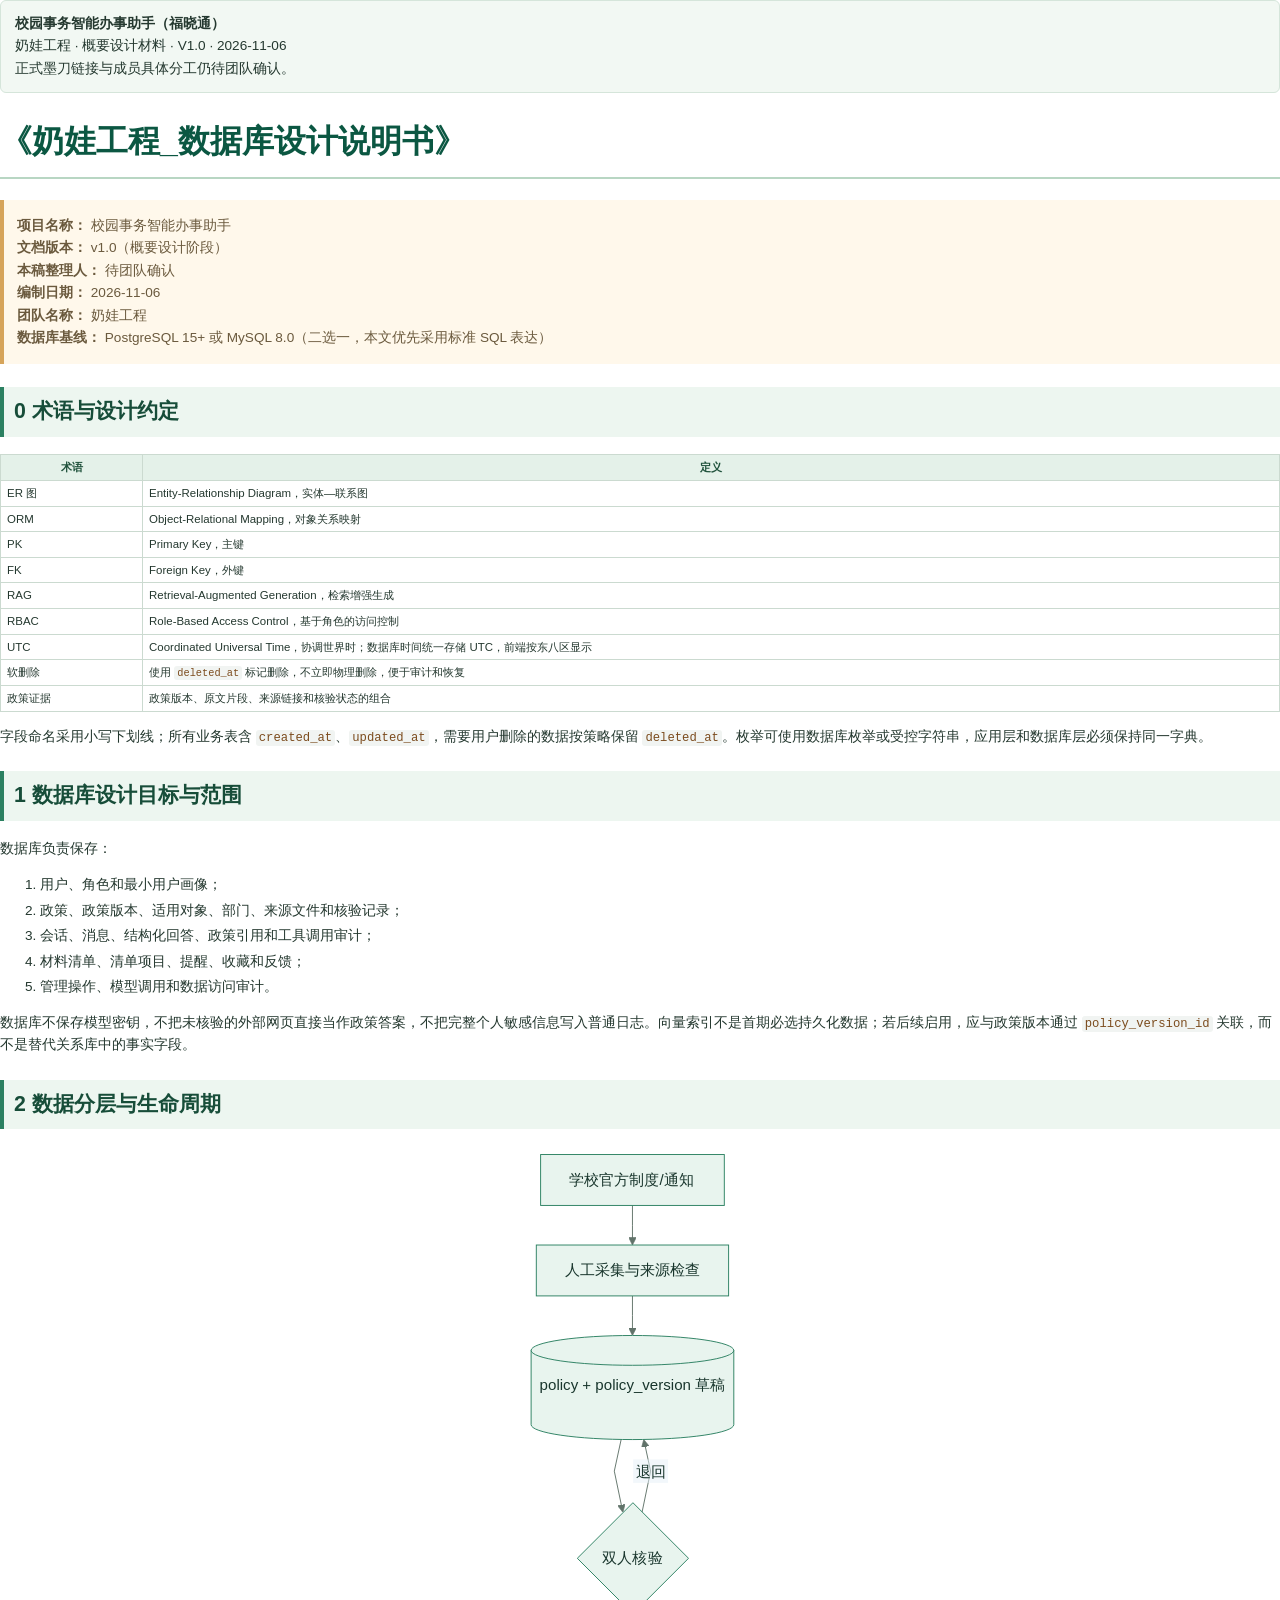
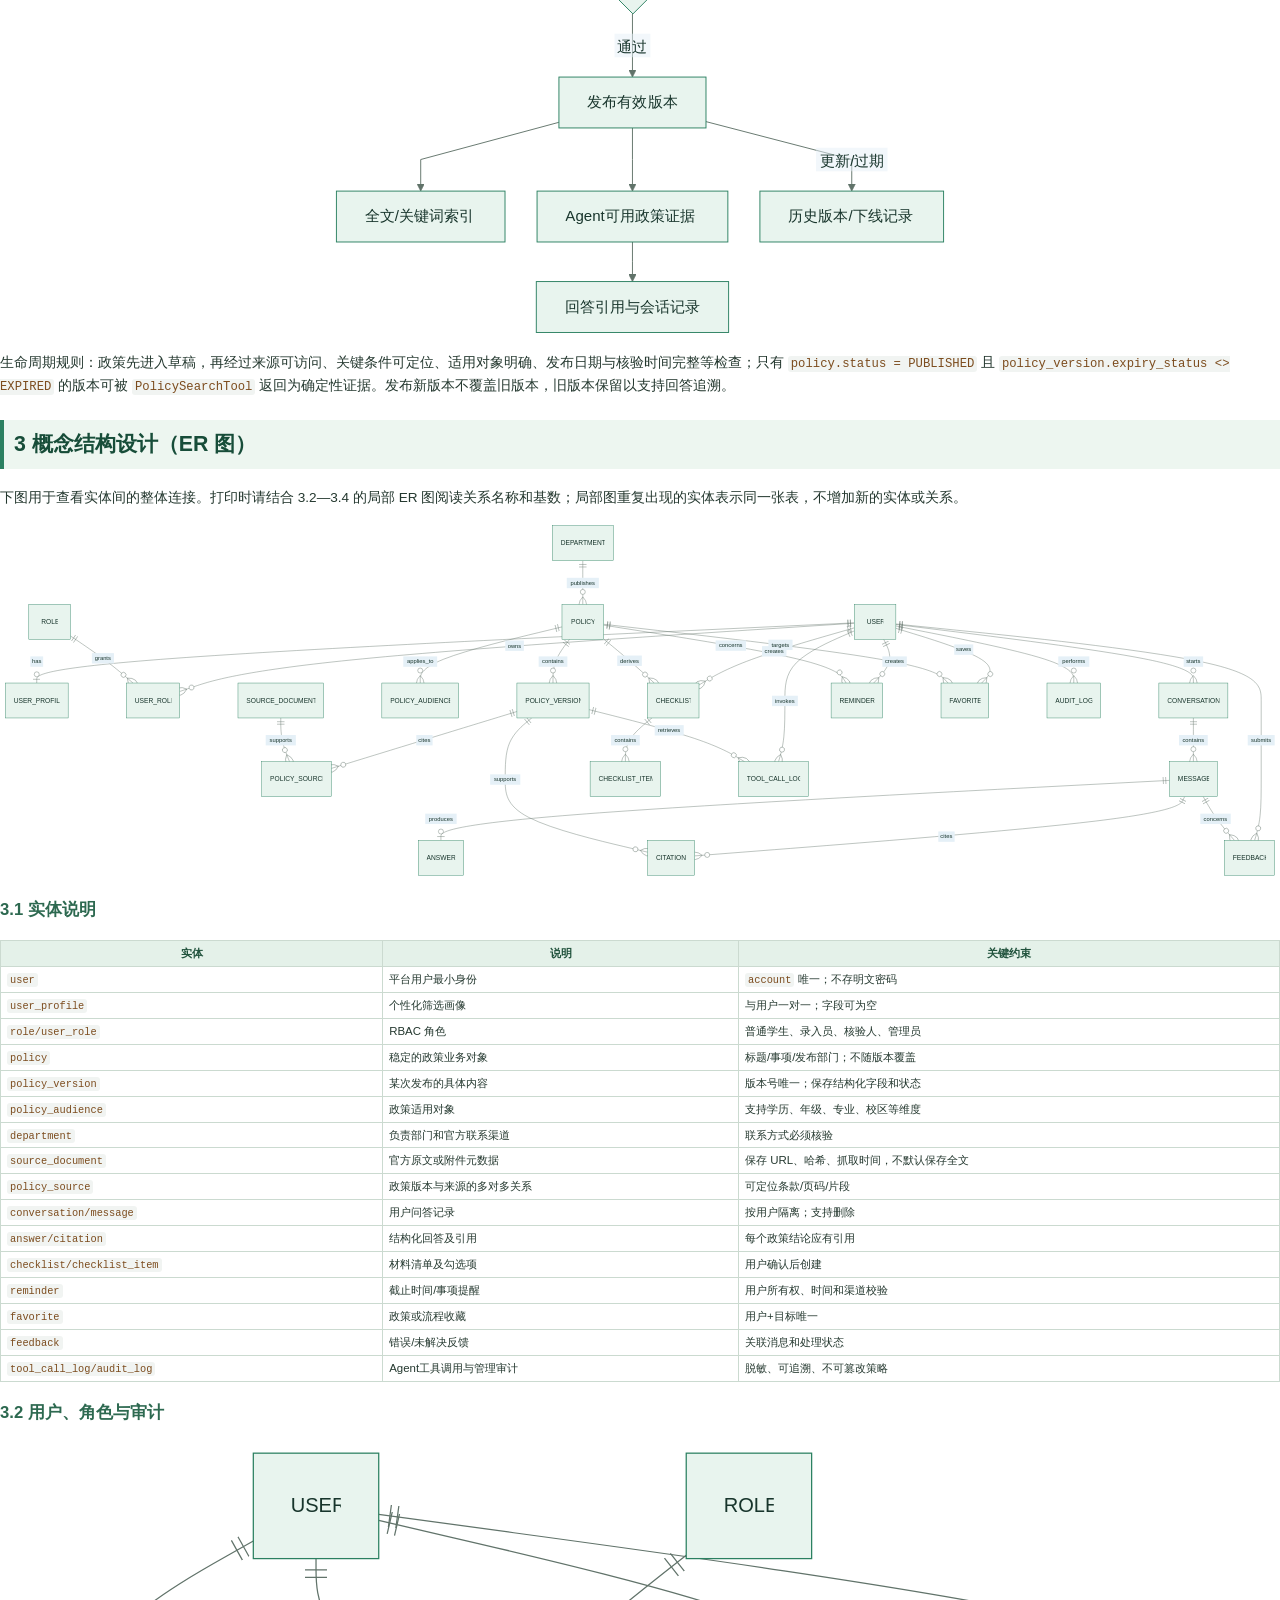
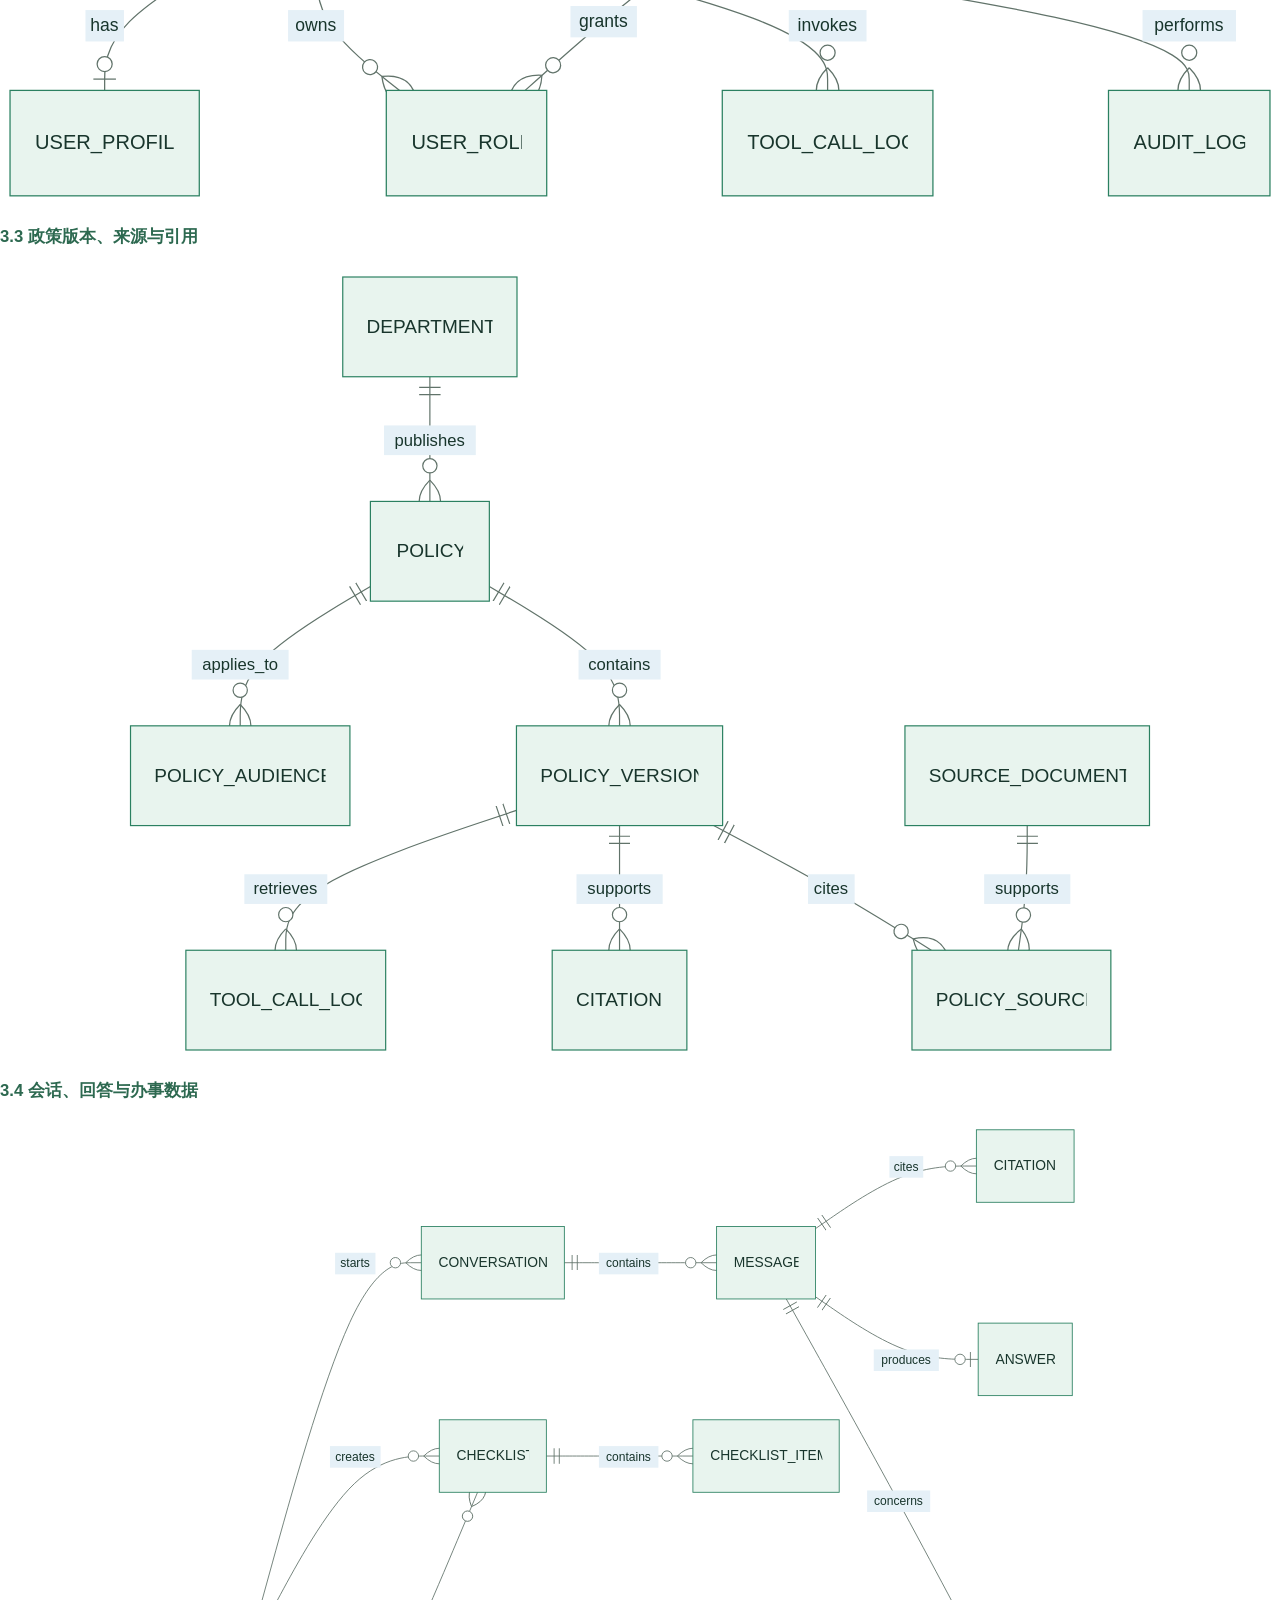
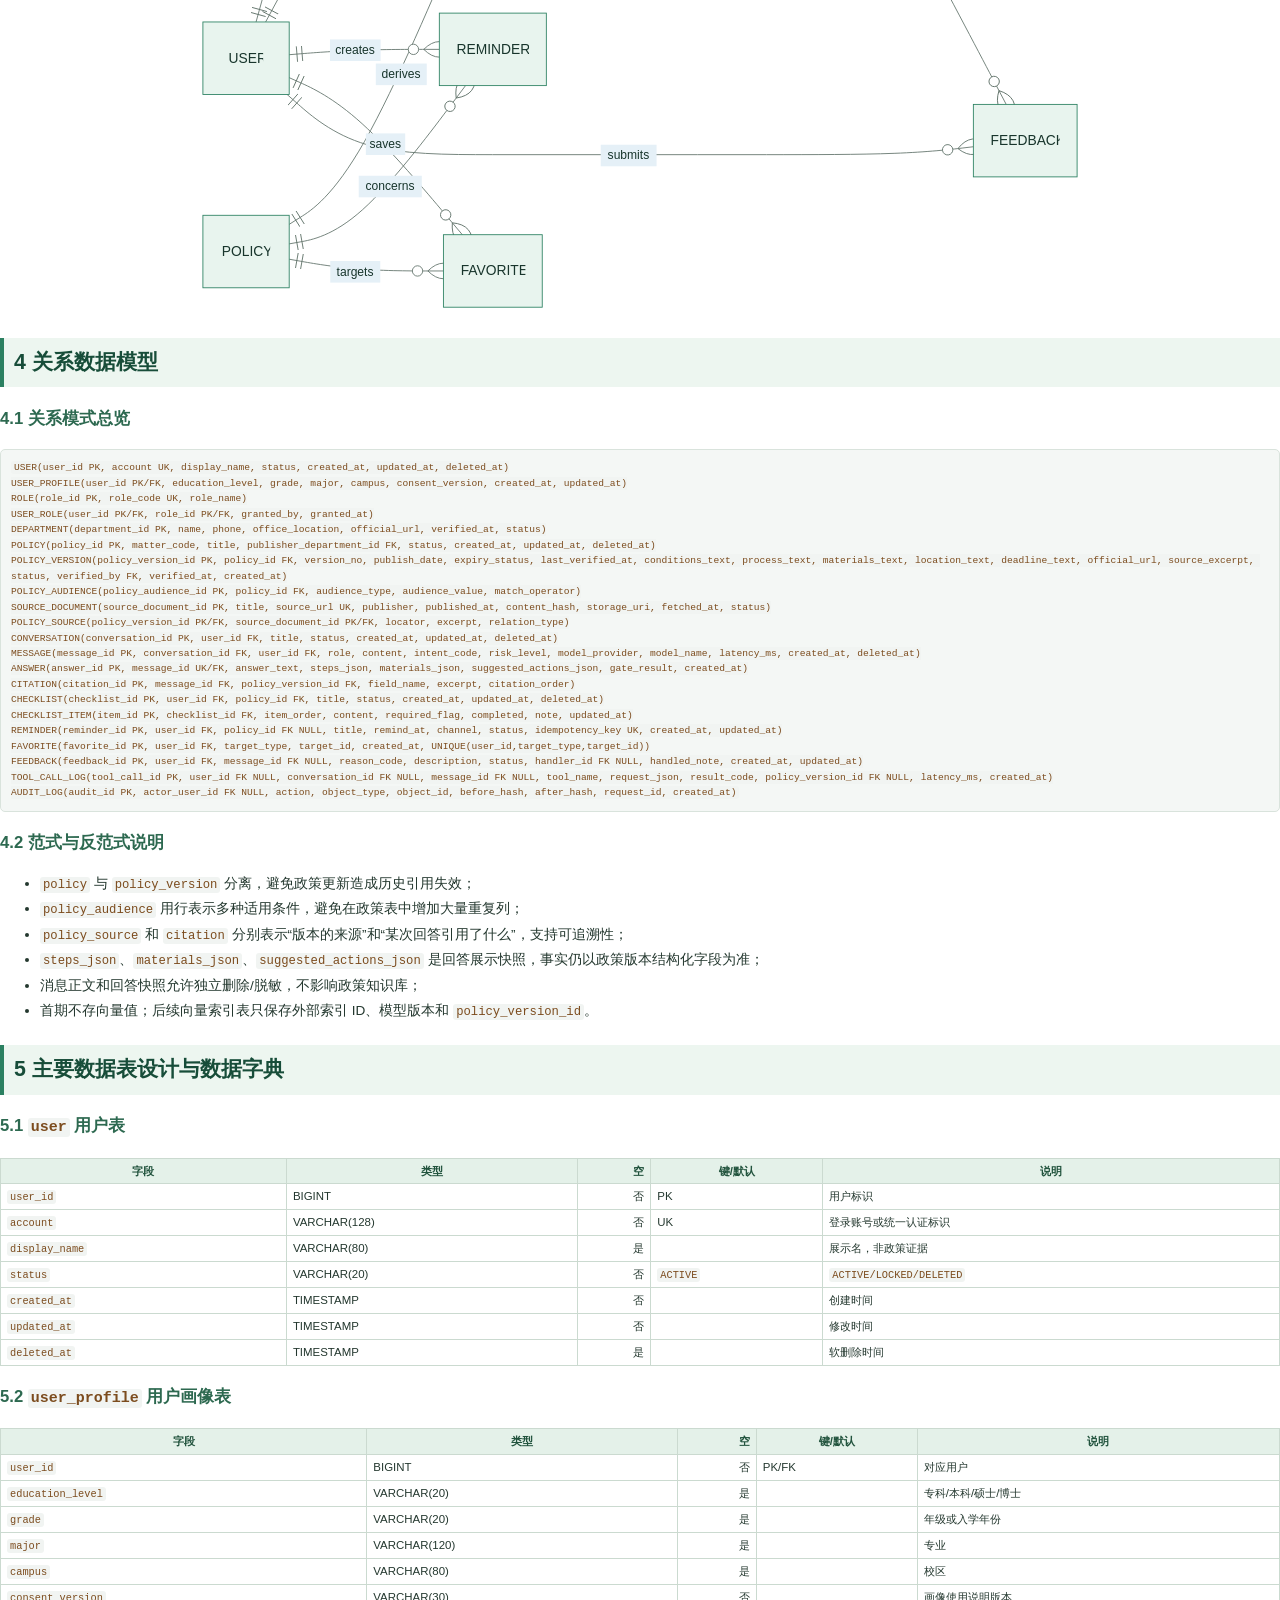
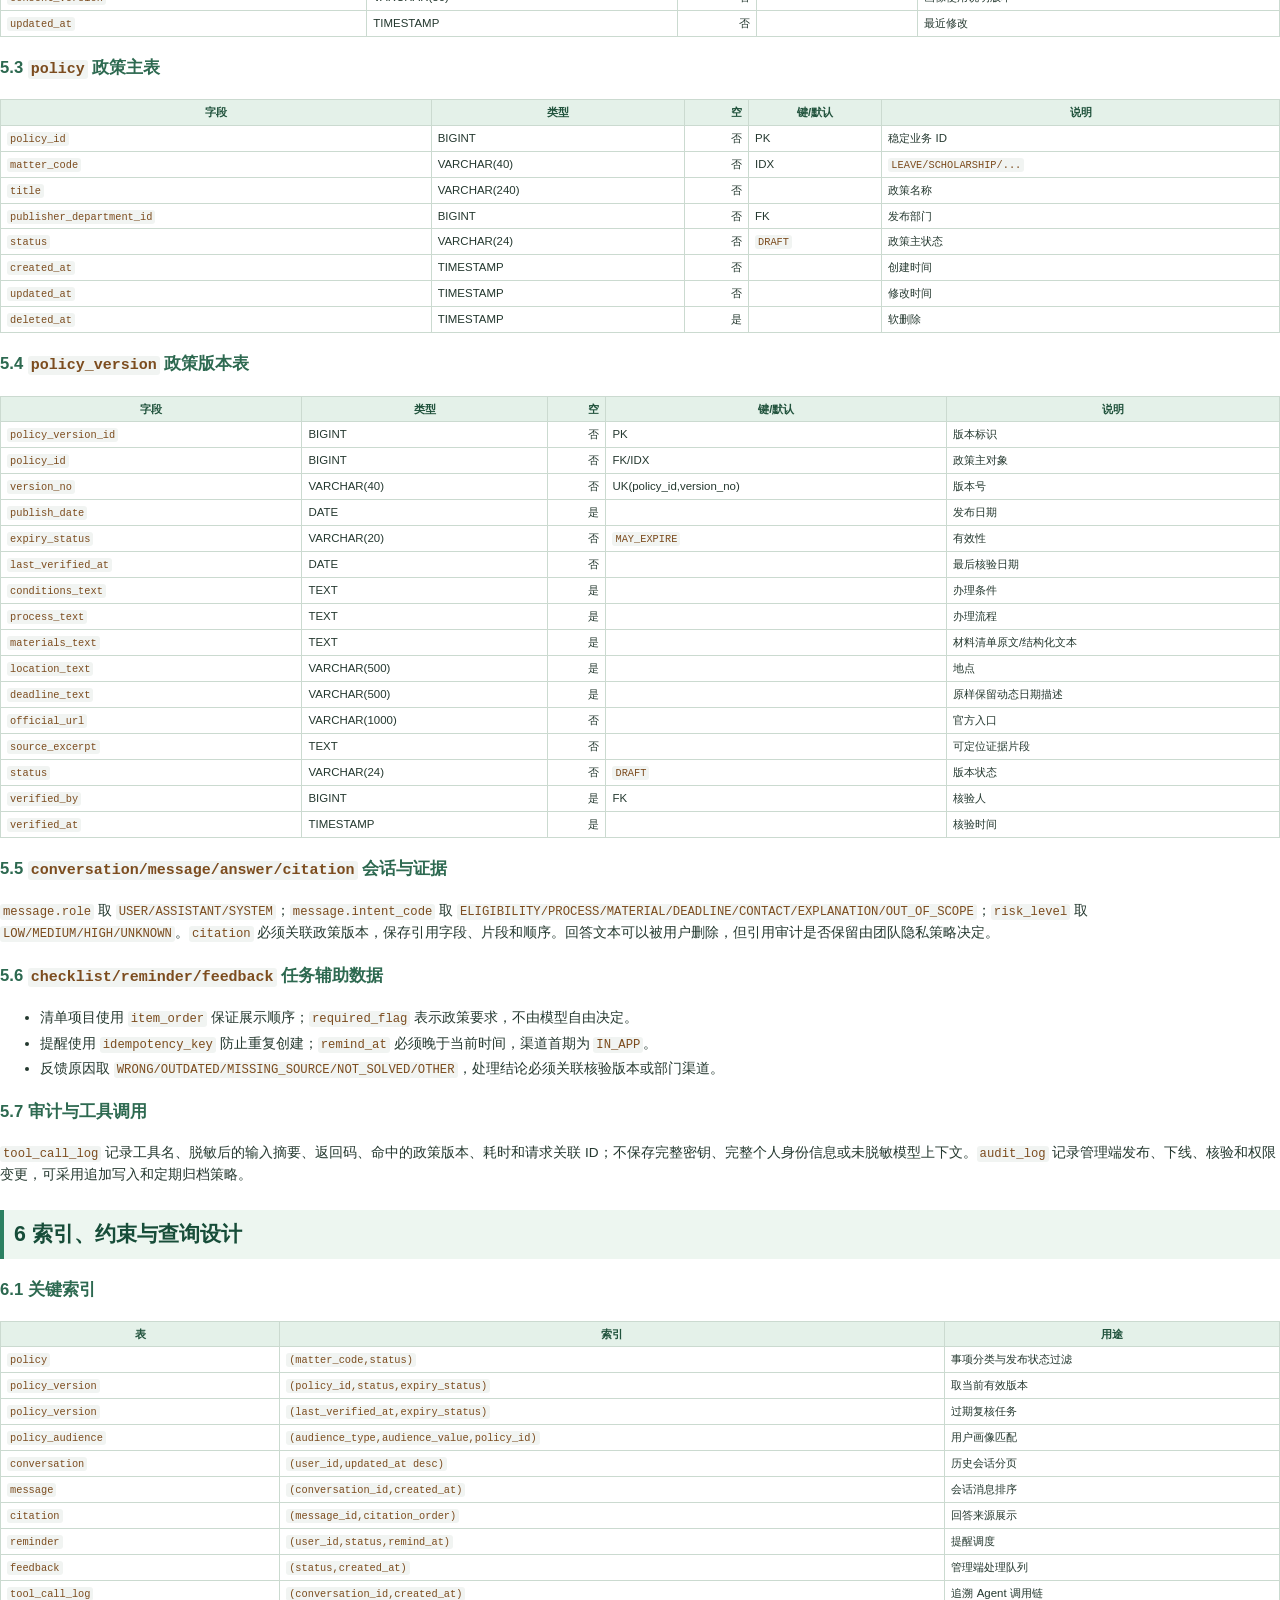
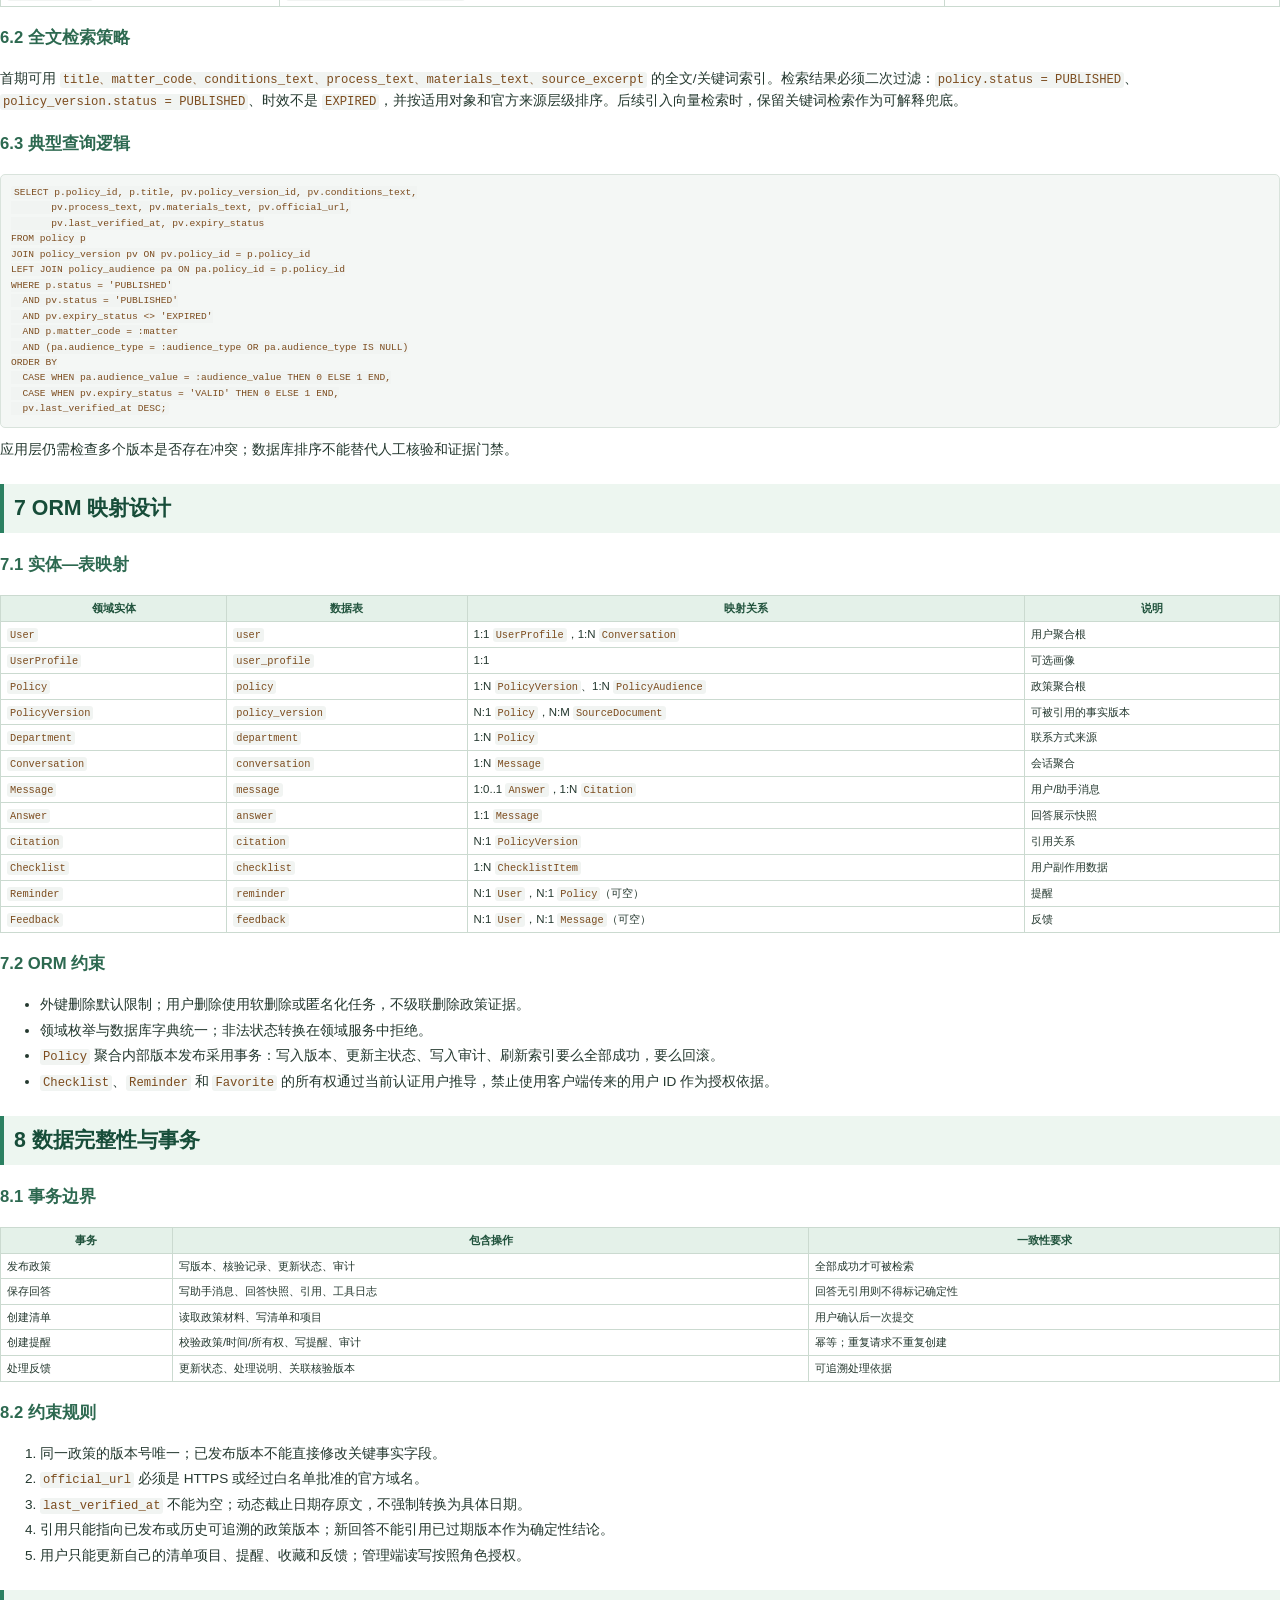
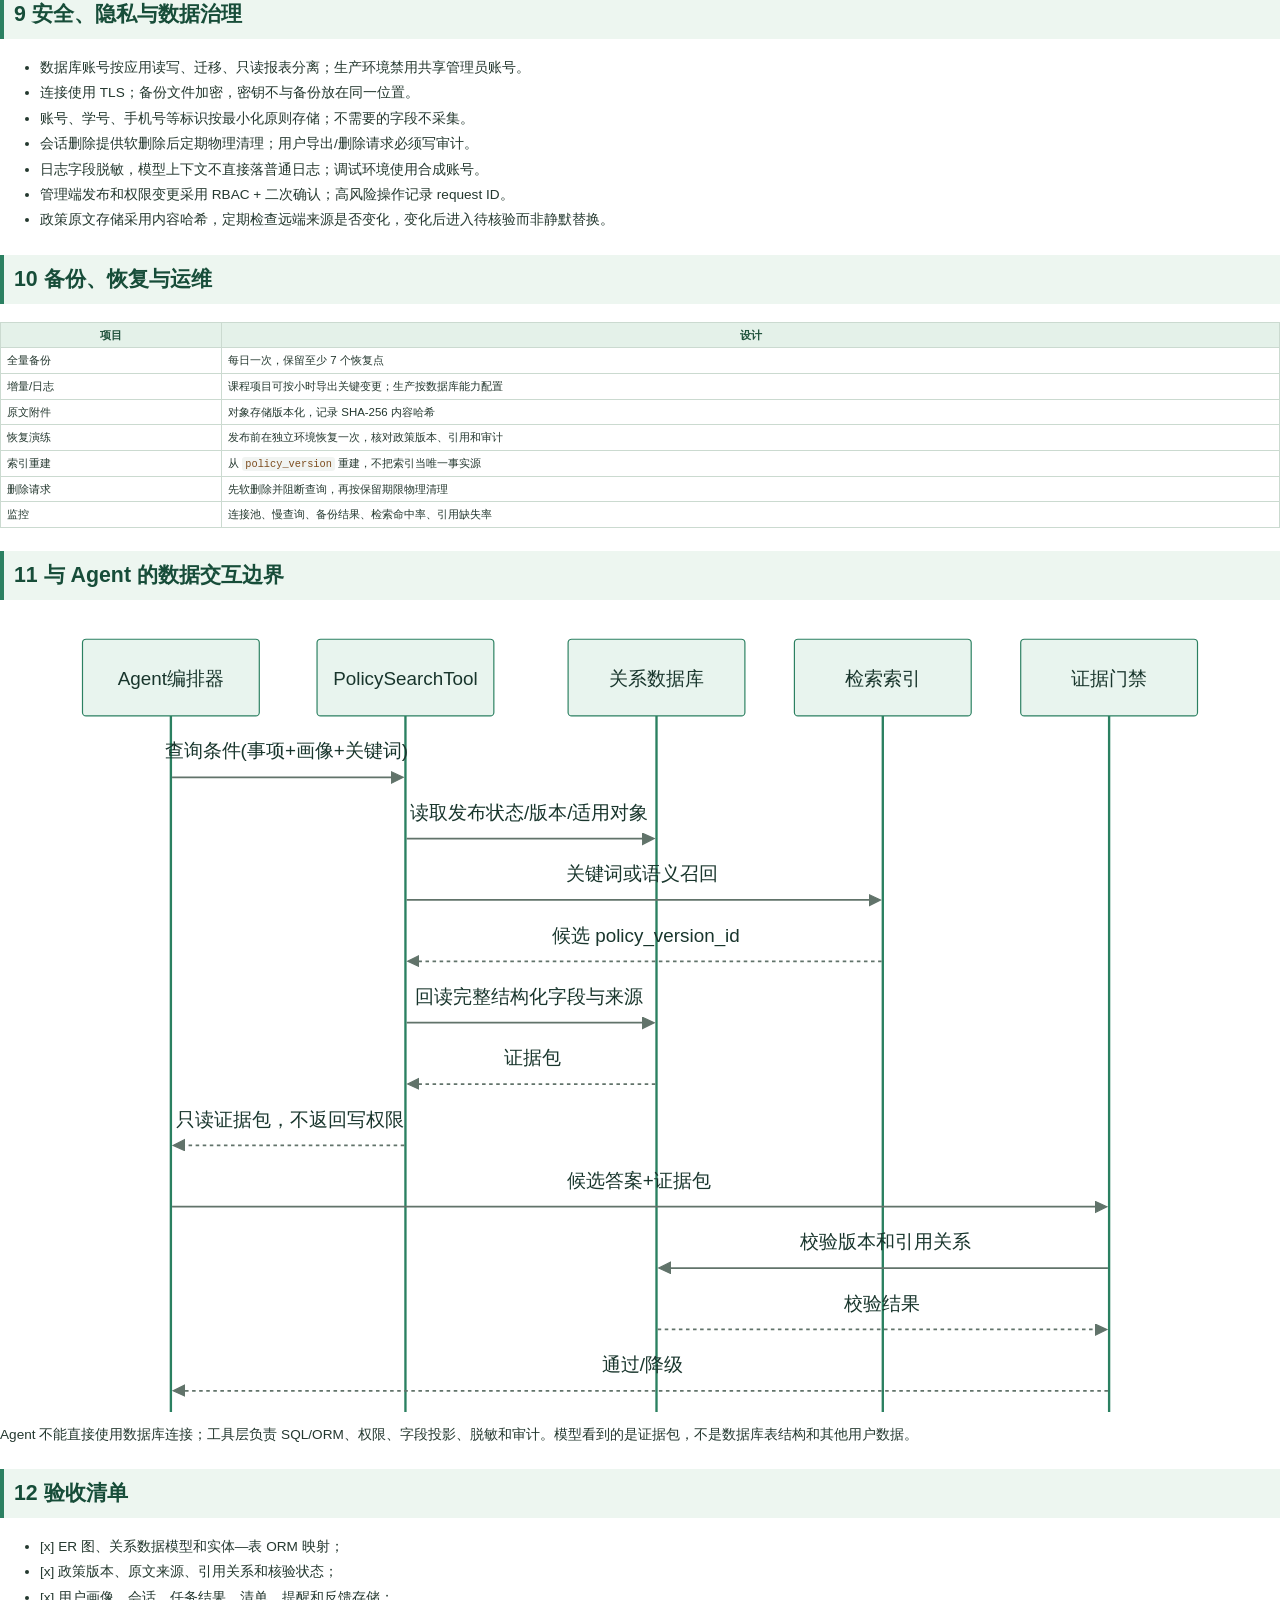
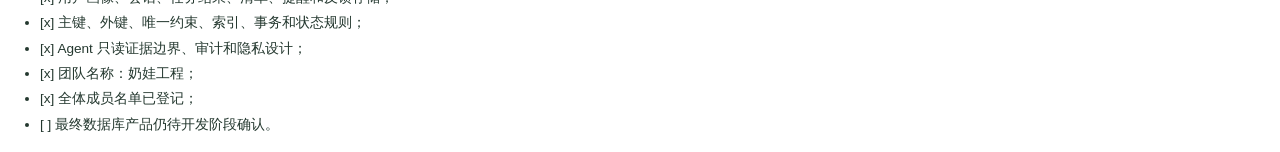
==== database-design.html @ 8c46fbca "docs: publish 奶娃工程 prototype and design package" ====
<!doctype html><html lang='zh-CN'><head><meta charset='utf-8'><title>数据库设计说明书</title><style>
    @page { size: A4; margin: 18mm 16mm 19mm; }
    :root { color: #18352c; font-family: 'Microsoft YaHei','Noto Sans SC',Arial,sans-serif; }
    body { margin: 0; font-size: 10.2pt; line-height: 1.65; color: #24382f; }
    h1 { break-before: page; page-break-before: always; font-size: 24pt; color: #0b5742; border-bottom: 2px solid #b8d6c3; padding-bottom: 9px; }
    body > h1:first-of-type { break-before: auto; page-break-before: auto; }
    h2 { margin-top: 23px; padding: 7px 10px; border-left: 4px solid #2b8061; background: #edf6f0; color: #174d39; font-size: 16pt; page-break-after: avoid; }
    h3 { margin-top: 17px; color: #2d6950; font-size: 12.5pt; page-break-after: avoid; }
    h4 { color: #506b5d; page-break-after: avoid; }
    p { margin: 7px 0; }
    blockquote { margin: 12px 0; padding: 8px 13px; border-left: 4px solid #d6a45a; background: #fff8eb; color: #6b5a3e; }
    table { width: 100%; border-collapse: collapse; margin: 10px 0 14px; font-size: 8.6pt; line-height: 1.45; break-inside: avoid; page-break-inside: avoid; }
    thead { display: table-header-group; }
    th { background: #e4f1e9; color: #21533d; font-weight: 700; }
    th, td { border: 1px solid #cbdad0; padding: 4px 6px; vertical-align: top; }
    tr { page-break-inside: avoid; }
    code { padding: 1px 3px; border-radius: 3px; background: #f1f4f2; color: #7c4c1e; font-family: Consolas,monospace; font-size: .9em; }
    pre { padding: 10px; overflow-wrap: anywhere; white-space: pre-wrap; background: #f4f7f5; border: 1px solid #d9e3dc; border-radius: 5px; font-size: 8pt; line-height: 1.45; page-break-inside: avoid; }
    img { display: block; width: 100%; max-height: 210mm; object-fit: contain; margin: 12px auto; page-break-inside: avoid; }
    .design-diagram { margin: 12px 0; break-inside: avoid; page-break-inside: avoid; }
    .design-diagram img { margin: 0 auto; }
    @media print {
      .design-diagram-lifecycle img { width: auto; max-width: 100%; height: 150mm; }
    }
    a { color: #126b52; overflow-wrap: anywhere; }
    li { margin: 3px 0; }
    hr { border: 0; border-top: 1px solid #dce6df; margin: 18px 0; }
    .cover-note { padding: 12px 14px; border: 1px solid #d5e5da; border-radius: 6px; background: #f2f8f3; }
    footer { margin-top: 22px; padding-top: 8px; border-top: 1px solid #dce6df; text-align: center; color: #91a097; font-size: 8pt; break-inside: avoid; page-break-inside: avoid; }
    </style></head><body><div class='cover-note'><strong>校园事务智能办事助手（福晓通）</strong><br>奶娃工程 · 概要设计材料 · V1.0 · 2026-11-06<br>正式墨刀链接与成员具体分工仍待团队确认。</div><h1>《奶娃工程_数据库设计说明书》</h1>
<blockquote>
<p><strong>项目名称：</strong> 校园事务智能办事助手<br>
<strong>文档版本：</strong> v1.0（概要设计阶段）<br>
<strong>本稿整理人：</strong> 待团队确认<br>
<strong>编制日期：</strong> 2026-11-06<br>
<strong>团队名称：</strong> 奶娃工程<br>
<strong>数据库基线：</strong> PostgreSQL 15+ 或 MySQL 8.0（二选一，本文优先采用标准 SQL 表达）</p>
</blockquote>
<h2>0 术语与设计约定</h2>
<table>
<thead>
<tr>
<th>术语</th>
<th>定义</th>
</tr>
</thead>
<tbody>
<tr>
<td>ER 图</td>
<td>Entity-Relationship Diagram，实体—联系图</td>
</tr>
<tr>
<td>ORM</td>
<td>Object-Relational Mapping，对象关系映射</td>
</tr>
<tr>
<td>PK</td>
<td>Primary Key，主键</td>
</tr>
<tr>
<td>FK</td>
<td>Foreign Key，外键</td>
</tr>
<tr>
<td>RAG</td>
<td>Retrieval-Augmented Generation，检索增强生成</td>
</tr>
<tr>
<td>RBAC</td>
<td>Role-Based Access Control，基于角色的访问控制</td>
</tr>
<tr>
<td>UTC</td>
<td>Coordinated Universal Time，协调世界时；数据库时间统一存储 UTC，前端按东八区显示</td>
</tr>
<tr>
<td>软删除</td>
<td>使用 <code>deleted_at</code> 标记删除，不立即物理删除，便于审计和恢复</td>
</tr>
<tr>
<td>政策证据</td>
<td>政策版本、原文片段、来源链接和核验状态的组合</td>
</tr>
</tbody>
</table>
<p>字段命名采用小写下划线；所有业务表含 <code>created_at</code>、<code>updated_at</code>，需要用户删除的数据按策略保留 <code>deleted_at</code>。枚举可使用数据库枚举或受控字符串，应用层和数据库层必须保持同一字典。</p>
<h2>1 数据库设计目标与范围</h2>
<p>数据库负责保存：</p>
<ol>
<li>用户、角色和最小用户画像；</li>
<li>政策、政策版本、适用对象、部门、来源文件和核验记录；</li>
<li>会话、消息、结构化回答、政策引用和工具调用审计；</li>
<li>材料清单、清单项目、提醒、收藏和反馈；</li>
<li>管理操作、模型调用和数据访问审计。</li>
</ol>
<p>数据库不保存模型密钥，不把未核验的外部网页直接当作政策答案，不把完整个人敏感信息写入普通日志。向量索引不是首期必选持久化数据；若后续启用，应与政策版本通过 <code>policy_version_id</code> 关联，而不是替代关系库中的事实字段。</p>
<h2>2 数据分层与生命周期</h2>
<figure class="design-diagram design-diagram-lifecycle"><img src="diagrams/lifecycle.svg" alt="设计图 1" /></figure>
<p>生命周期规则：政策先进入草稿，再经过来源可访问、关键条件可定位、适用对象明确、发布日期与核验时间完整等检查；只有 <code>policy.status = PUBLISHED</code> 且 <code>policy_version.expiry_status &lt;&gt; EXPIRED</code> 的版本可被 <code>PolicySearchTool</code> 返回为确定性证据。发布新版本不覆盖旧版本，旧版本保留以支持回答追溯。</p>
<h2>3 概念结构设计（ER 图）</h2>
<p>下图用于查看实体间的整体连接。打印时请结合 3.2—3.4 的局部 ER 图阅读关系名称和基数；局部图重复出现的实体表示同一张表，不增加新的实体或关系。</p>
<figure class="design-diagram design-diagram-er-model"><img src="diagrams/er-model.svg" alt="设计图 2" /></figure>
<h3>3.1 实体说明</h3>
<table>
<thead>
<tr>
<th>实体</th>
<th>说明</th>
<th>关键约束</th>
</tr>
</thead>
<tbody>
<tr>
<td><code>user</code></td>
<td>平台用户最小身份</td>
<td><code>account</code> 唯一；不存明文密码</td>
</tr>
<tr>
<td><code>user_profile</code></td>
<td>个性化筛选画像</td>
<td>与用户一对一；字段可为空</td>
</tr>
<tr>
<td><code>role/user_role</code></td>
<td>RBAC 角色</td>
<td>普通学生、录入员、核验人、管理员</td>
</tr>
<tr>
<td><code>policy</code></td>
<td>稳定的政策业务对象</td>
<td>标题/事项/发布部门；不随版本覆盖</td>
</tr>
<tr>
<td><code>policy_version</code></td>
<td>某次发布的具体内容</td>
<td>版本号唯一；保存结构化字段和状态</td>
</tr>
<tr>
<td><code>policy_audience</code></td>
<td>政策适用对象</td>
<td>支持学历、年级、专业、校区等维度</td>
</tr>
<tr>
<td><code>department</code></td>
<td>负责部门和官方联系渠道</td>
<td>联系方式必须核验</td>
</tr>
<tr>
<td><code>source_document</code></td>
<td>官方原文或附件元数据</td>
<td>保存 URL、哈希、抓取时间，不默认保存全文</td>
</tr>
<tr>
<td><code>policy_source</code></td>
<td>政策版本与来源的多对多关系</td>
<td>可定位条款/页码/片段</td>
</tr>
<tr>
<td><code>conversation/message</code></td>
<td>用户问答记录</td>
<td>按用户隔离；支持删除</td>
</tr>
<tr>
<td><code>answer/citation</code></td>
<td>结构化回答及引用</td>
<td>每个政策结论应有引用</td>
</tr>
<tr>
<td><code>checklist/checklist_item</code></td>
<td>材料清单及勾选项</td>
<td>用户确认后创建</td>
</tr>
<tr>
<td><code>reminder</code></td>
<td>截止时间/事项提醒</td>
<td>用户所有权、时间和渠道校验</td>
</tr>
<tr>
<td><code>favorite</code></td>
<td>政策或流程收藏</td>
<td>用户+目标唯一</td>
</tr>
<tr>
<td><code>feedback</code></td>
<td>错误/未解决反馈</td>
<td>关联消息和处理状态</td>
</tr>
<tr>
<td><code>tool_call_log/audit_log</code></td>
<td>Agent工具调用与管理审计</td>
<td>脱敏、可追溯、不可篡改策略</td>
</tr>
</tbody>
</table>
<h3>3.2 用户、角色与审计</h3>
<figure class="design-diagram design-diagram-er-identity"><img src="diagrams/er-identity.svg" alt="设计图 3" /></figure>
<h3>3.3 政策版本、来源与引用</h3>
<figure class="design-diagram design-diagram-er-evidence"><img src="diagrams/er-evidence.svg" alt="设计图 4" /></figure>
<h3>3.4 会话、回答与办事数据</h3>
<figure class="design-diagram design-diagram-er-workflow"><img src="diagrams/er-workflow.svg" alt="设计图 5" /></figure>
<h2>4 关系数据模型</h2>
<h3>4.1 关系模式总览</h3>
<pre><code class="language-text">USER(user_id PK, account UK, display_name, status, created_at, updated_at, deleted_at)
USER_PROFILE(user_id PK/FK, education_level, grade, major, campus, consent_version, created_at, updated_at)
ROLE(role_id PK, role_code UK, role_name)
USER_ROLE(user_id PK/FK, role_id PK/FK, granted_by, granted_at)
DEPARTMENT(department_id PK, name, phone, office_location, official_url, verified_at, status)
POLICY(policy_id PK, matter_code, title, publisher_department_id FK, status, created_at, updated_at, deleted_at)
POLICY_VERSION(policy_version_id PK, policy_id FK, version_no, publish_date, expiry_status, last_verified_at, conditions_text, process_text, materials_text, location_text, deadline_text, official_url, source_excerpt, status, verified_by FK, verified_at, created_at)
POLICY_AUDIENCE(policy_audience_id PK, policy_id FK, audience_type, audience_value, match_operator)
SOURCE_DOCUMENT(source_document_id PK, title, source_url UK, publisher, published_at, content_hash, storage_uri, fetched_at, status)
POLICY_SOURCE(policy_version_id PK/FK, source_document_id PK/FK, locator, excerpt, relation_type)
CONVERSATION(conversation_id PK, user_id FK, title, status, created_at, updated_at, deleted_at)
MESSAGE(message_id PK, conversation_id FK, user_id FK, role, content, intent_code, risk_level, model_provider, model_name, latency_ms, created_at, deleted_at)
ANSWER(answer_id PK, message_id UK/FK, answer_text, steps_json, materials_json, suggested_actions_json, gate_result, created_at)
CITATION(citation_id PK, message_id FK, policy_version_id FK, field_name, excerpt, citation_order)
CHECKLIST(checklist_id PK, user_id FK, policy_id FK, title, status, created_at, updated_at, deleted_at)
CHECKLIST_ITEM(item_id PK, checklist_id FK, item_order, content, required_flag, completed, note, updated_at)
REMINDER(reminder_id PK, user_id FK, policy_id FK NULL, title, remind_at, channel, status, idempotency_key UK, created_at, updated_at)
FAVORITE(favorite_id PK, user_id FK, target_type, target_id, created_at, UNIQUE(user_id,target_type,target_id))
FEEDBACK(feedback_id PK, user_id FK, message_id FK NULL, reason_code, description, status, handler_id FK NULL, handled_note, created_at, updated_at)
TOOL_CALL_LOG(tool_call_id PK, user_id FK NULL, conversation_id FK NULL, message_id FK NULL, tool_name, request_json, result_code, policy_version_id FK NULL, latency_ms, created_at)
AUDIT_LOG(audit_id PK, actor_user_id FK NULL, action, object_type, object_id, before_hash, after_hash, request_id, created_at)
</code></pre>
<h3>4.2 范式与反范式说明</h3>
<ul>
<li><code>policy</code> 与 <code>policy_version</code> 分离，避免政策更新造成历史引用失效；</li>
<li><code>policy_audience</code> 用行表示多种适用条件，避免在政策表中增加大量重复列；</li>
<li><code>policy_source</code> 和 <code>citation</code> 分别表示“版本的来源”和“某次回答引用了什么”，支持可追溯性；</li>
<li><code>steps_json</code>、<code>materials_json</code>、<code>suggested_actions_json</code> 是回答展示快照，事实仍以政策版本结构化字段为准；</li>
<li>消息正文和回答快照允许独立删除/脱敏，不影响政策知识库；</li>
<li>首期不存向量值；后续向量索引表只保存外部索引 ID、模型版本和 <code>policy_version_id</code>。</li>
</ul>
<h2>5 主要数据表设计与数据字典</h2>
<h3>5.1 <code>user</code> 用户表</h3>
<table>
<thead>
<tr>
<th>字段</th>
<th>类型</th>
<th style="text-align:right">空</th>
<th>键/默认</th>
<th>说明</th>
</tr>
</thead>
<tbody>
<tr>
<td><code>user_id</code></td>
<td>BIGINT</td>
<td style="text-align:right">否</td>
<td>PK</td>
<td>用户标识</td>
</tr>
<tr>
<td><code>account</code></td>
<td>VARCHAR(128)</td>
<td style="text-align:right">否</td>
<td>UK</td>
<td>登录账号或统一认证标识</td>
</tr>
<tr>
<td><code>display_name</code></td>
<td>VARCHAR(80)</td>
<td style="text-align:right">是</td>
<td></td>
<td>展示名，非政策证据</td>
</tr>
<tr>
<td><code>status</code></td>
<td>VARCHAR(20)</td>
<td style="text-align:right">否</td>
<td><code>ACTIVE</code></td>
<td><code>ACTIVE/LOCKED/DELETED</code></td>
</tr>
<tr>
<td><code>created_at</code></td>
<td>TIMESTAMP</td>
<td style="text-align:right">否</td>
<td></td>
<td>创建时间</td>
</tr>
<tr>
<td><code>updated_at</code></td>
<td>TIMESTAMP</td>
<td style="text-align:right">否</td>
<td></td>
<td>修改时间</td>
</tr>
<tr>
<td><code>deleted_at</code></td>
<td>TIMESTAMP</td>
<td style="text-align:right">是</td>
<td></td>
<td>软删除时间</td>
</tr>
</tbody>
</table>
<h3>5.2 <code>user_profile</code> 用户画像表</h3>
<table>
<thead>
<tr>
<th>字段</th>
<th>类型</th>
<th style="text-align:right">空</th>
<th>键/默认</th>
<th>说明</th>
</tr>
</thead>
<tbody>
<tr>
<td><code>user_id</code></td>
<td>BIGINT</td>
<td style="text-align:right">否</td>
<td>PK/FK</td>
<td>对应用户</td>
</tr>
<tr>
<td><code>education_level</code></td>
<td>VARCHAR(20)</td>
<td style="text-align:right">是</td>
<td></td>
<td>专科/本科/硕士/博士</td>
</tr>
<tr>
<td><code>grade</code></td>
<td>VARCHAR(20)</td>
<td style="text-align:right">是</td>
<td></td>
<td>年级或入学年份</td>
</tr>
<tr>
<td><code>major</code></td>
<td>VARCHAR(120)</td>
<td style="text-align:right">是</td>
<td></td>
<td>专业</td>
</tr>
<tr>
<td><code>campus</code></td>
<td>VARCHAR(80)</td>
<td style="text-align:right">是</td>
<td></td>
<td>校区</td>
</tr>
<tr>
<td><code>consent_version</code></td>
<td>VARCHAR(30)</td>
<td style="text-align:right">否</td>
<td></td>
<td>画像使用说明版本</td>
</tr>
<tr>
<td><code>updated_at</code></td>
<td>TIMESTAMP</td>
<td style="text-align:right">否</td>
<td></td>
<td>最近修改</td>
</tr>
</tbody>
</table>
<h3>5.3 <code>policy</code> 政策主表</h3>
<table>
<thead>
<tr>
<th>字段</th>
<th>类型</th>
<th style="text-align:right">空</th>
<th>键/默认</th>
<th>说明</th>
</tr>
</thead>
<tbody>
<tr>
<td><code>policy_id</code></td>
<td>BIGINT</td>
<td style="text-align:right">否</td>
<td>PK</td>
<td>稳定业务 ID</td>
</tr>
<tr>
<td><code>matter_code</code></td>
<td>VARCHAR(40)</td>
<td style="text-align:right">否</td>
<td>IDX</td>
<td><code>LEAVE/SCHOLARSHIP/...</code></td>
</tr>
<tr>
<td><code>title</code></td>
<td>VARCHAR(240)</td>
<td style="text-align:right">否</td>
<td></td>
<td>政策名称</td>
</tr>
<tr>
<td><code>publisher_department_id</code></td>
<td>BIGINT</td>
<td style="text-align:right">否</td>
<td>FK</td>
<td>发布部门</td>
</tr>
<tr>
<td><code>status</code></td>
<td>VARCHAR(24)</td>
<td style="text-align:right">否</td>
<td><code>DRAFT</code></td>
<td>政策主状态</td>
</tr>
<tr>
<td><code>created_at</code></td>
<td>TIMESTAMP</td>
<td style="text-align:right">否</td>
<td></td>
<td>创建时间</td>
</tr>
<tr>
<td><code>updated_at</code></td>
<td>TIMESTAMP</td>
<td style="text-align:right">否</td>
<td></td>
<td>修改时间</td>
</tr>
<tr>
<td><code>deleted_at</code></td>
<td>TIMESTAMP</td>
<td style="text-align:right">是</td>
<td></td>
<td>软删除</td>
</tr>
</tbody>
</table>
<h3>5.4 <code>policy_version</code> 政策版本表</h3>
<table>
<thead>
<tr>
<th>字段</th>
<th>类型</th>
<th style="text-align:right">空</th>
<th>键/默认</th>
<th>说明</th>
</tr>
</thead>
<tbody>
<tr>
<td><code>policy_version_id</code></td>
<td>BIGINT</td>
<td style="text-align:right">否</td>
<td>PK</td>
<td>版本标识</td>
</tr>
<tr>
<td><code>policy_id</code></td>
<td>BIGINT</td>
<td style="text-align:right">否</td>
<td>FK/IDX</td>
<td>政策主对象</td>
</tr>
<tr>
<td><code>version_no</code></td>
<td>VARCHAR(40)</td>
<td style="text-align:right">否</td>
<td>UK(policy_id,version_no)</td>
<td>版本号</td>
</tr>
<tr>
<td><code>publish_date</code></td>
<td>DATE</td>
<td style="text-align:right">是</td>
<td></td>
<td>发布日期</td>
</tr>
<tr>
<td><code>expiry_status</code></td>
<td>VARCHAR(20)</td>
<td style="text-align:right">否</td>
<td><code>MAY_EXPIRE</code></td>
<td>有效性</td>
</tr>
<tr>
<td><code>last_verified_at</code></td>
<td>DATE</td>
<td style="text-align:right">否</td>
<td></td>
<td>最后核验日期</td>
</tr>
<tr>
<td><code>conditions_text</code></td>
<td>TEXT</td>
<td style="text-align:right">是</td>
<td></td>
<td>办理条件</td>
</tr>
<tr>
<td><code>process_text</code></td>
<td>TEXT</td>
<td style="text-align:right">是</td>
<td></td>
<td>办理流程</td>
</tr>
<tr>
<td><code>materials_text</code></td>
<td>TEXT</td>
<td style="text-align:right">是</td>
<td></td>
<td>材料清单原文/结构化文本</td>
</tr>
<tr>
<td><code>location_text</code></td>
<td>VARCHAR(500)</td>
<td style="text-align:right">是</td>
<td></td>
<td>地点</td>
</tr>
<tr>
<td><code>deadline_text</code></td>
<td>VARCHAR(500)</td>
<td style="text-align:right">是</td>
<td></td>
<td>原样保留动态日期描述</td>
</tr>
<tr>
<td><code>official_url</code></td>
<td>VARCHAR(1000)</td>
<td style="text-align:right">否</td>
<td></td>
<td>官方入口</td>
</tr>
<tr>
<td><code>source_excerpt</code></td>
<td>TEXT</td>
<td style="text-align:right">否</td>
<td></td>
<td>可定位证据片段</td>
</tr>
<tr>
<td><code>status</code></td>
<td>VARCHAR(24)</td>
<td style="text-align:right">否</td>
<td><code>DRAFT</code></td>
<td>版本状态</td>
</tr>
<tr>
<td><code>verified_by</code></td>
<td>BIGINT</td>
<td style="text-align:right">是</td>
<td>FK</td>
<td>核验人</td>
</tr>
<tr>
<td><code>verified_at</code></td>
<td>TIMESTAMP</td>
<td style="text-align:right">是</td>
<td></td>
<td>核验时间</td>
</tr>
</tbody>
</table>
<h3>5.5 <code>conversation/message/answer/citation</code> 会话与证据</h3>
<p><code>message.role</code> 取 <code>USER/ASSISTANT/SYSTEM</code>；<code>message.intent_code</code> 取 <code>ELIGIBILITY/PROCESS/MATERIAL/DEADLINE/CONTACT/EXPLANATION/OUT_OF_SCOPE</code>；<code>risk_level</code> 取 <code>LOW/MEDIUM/HIGH/UNKNOWN</code>。<code>citation</code> 必须关联政策版本，保存引用字段、片段和顺序。回答文本可以被用户删除，但引用审计是否保留由团队隐私策略决定。</p>
<h3>5.6 <code>checklist/reminder/feedback</code> 任务辅助数据</h3>
<ul>
<li>清单项目使用 <code>item_order</code> 保证展示顺序；<code>required_flag</code> 表示政策要求，不由模型自由决定。</li>
<li>提醒使用 <code>idempotency_key</code> 防止重复创建；<code>remind_at</code> 必须晚于当前时间，渠道首期为 <code>IN_APP</code>。</li>
<li>反馈原因取 <code>WRONG/OUTDATED/MISSING_SOURCE/NOT_SOLVED/OTHER</code>，处理结论必须关联核验版本或部门渠道。</li>
</ul>
<h3>5.7 审计与工具调用</h3>
<p><code>tool_call_log</code> 记录工具名、脱敏后的输入摘要、返回码、命中的政策版本、耗时和请求关联 ID；不保存完整密钥、完整个人身份信息或未脱敏模型上下文。<code>audit_log</code> 记录管理端发布、下线、核验和权限变更，可采用追加写入和定期归档策略。</p>
<h2>6 索引、约束与查询设计</h2>
<h3>6.1 关键索引</h3>
<table>
<thead>
<tr>
<th>表</th>
<th>索引</th>
<th>用途</th>
</tr>
</thead>
<tbody>
<tr>
<td><code>policy</code></td>
<td><code>(matter_code,status)</code></td>
<td>事项分类与发布状态过滤</td>
</tr>
<tr>
<td><code>policy_version</code></td>
<td><code>(policy_id,status,expiry_status)</code></td>
<td>取当前有效版本</td>
</tr>
<tr>
<td><code>policy_version</code></td>
<td><code>(last_verified_at,expiry_status)</code></td>
<td>过期复核任务</td>
</tr>
<tr>
<td><code>policy_audience</code></td>
<td><code>(audience_type,audience_value,policy_id)</code></td>
<td>用户画像匹配</td>
</tr>
<tr>
<td><code>conversation</code></td>
<td><code>(user_id,updated_at desc)</code></td>
<td>历史会话分页</td>
</tr>
<tr>
<td><code>message</code></td>
<td><code>(conversation_id,created_at)</code></td>
<td>会话消息排序</td>
</tr>
<tr>
<td><code>citation</code></td>
<td><code>(message_id,citation_order)</code></td>
<td>回答来源展示</td>
</tr>
<tr>
<td><code>reminder</code></td>
<td><code>(user_id,status,remind_at)</code></td>
<td>提醒调度</td>
</tr>
<tr>
<td><code>feedback</code></td>
<td><code>(status,created_at)</code></td>
<td>管理端处理队列</td>
</tr>
<tr>
<td><code>tool_call_log</code></td>
<td><code>(conversation_id,created_at)</code></td>
<td>追溯 Agent 调用链</td>
</tr>
</tbody>
</table>
<h3>6.2 全文检索策略</h3>
<p>首期可用 <code>title、matter_code、conditions_text、process_text、materials_text、source_excerpt</code> 的全文/关键词索引。检索结果必须二次过滤：<code>policy.status = PUBLISHED</code>、<code>policy_version.status = PUBLISHED</code>、时效不是 <code>EXPIRED</code>，并按适用对象和官方来源层级排序。后续引入向量检索时，保留关键词检索作为可解释兜底。</p>
<h3>6.3 典型查询逻辑</h3>
<pre><code class="language-sql">SELECT p.policy_id, p.title, pv.policy_version_id, pv.conditions_text,
       pv.process_text, pv.materials_text, pv.official_url,
       pv.last_verified_at, pv.expiry_status
FROM policy p
JOIN policy_version pv ON pv.policy_id = p.policy_id
LEFT JOIN policy_audience pa ON pa.policy_id = p.policy_id
WHERE p.status = 'PUBLISHED'
  AND pv.status = 'PUBLISHED'
  AND pv.expiry_status &lt;&gt; 'EXPIRED'
  AND p.matter_code = :matter
  AND (pa.audience_type = :audience_type OR pa.audience_type IS NULL)
ORDER BY
  CASE WHEN pa.audience_value = :audience_value THEN 0 ELSE 1 END,
  CASE WHEN pv.expiry_status = 'VALID' THEN 0 ELSE 1 END,
  pv.last_verified_at DESC;
</code></pre>
<p>应用层仍需检查多个版本是否存在冲突；数据库排序不能替代人工核验和证据门禁。</p>
<h2>7 ORM 映射设计</h2>
<h3>7.1 实体—表映射</h3>
<table>
<thead>
<tr>
<th>领域实体</th>
<th>数据表</th>
<th>映射关系</th>
<th>说明</th>
</tr>
</thead>
<tbody>
<tr>
<td><code>User</code></td>
<td><code>user</code></td>
<td>1:1 <code>UserProfile</code>，1:N <code>Conversation</code></td>
<td>用户聚合根</td>
</tr>
<tr>
<td><code>UserProfile</code></td>
<td><code>user_profile</code></td>
<td>1:1</td>
<td>可选画像</td>
</tr>
<tr>
<td><code>Policy</code></td>
<td><code>policy</code></td>
<td>1:N <code>PolicyVersion</code>、1:N <code>PolicyAudience</code></td>
<td>政策聚合根</td>
</tr>
<tr>
<td><code>PolicyVersion</code></td>
<td><code>policy_version</code></td>
<td>N:1 <code>Policy</code>，N:M <code>SourceDocument</code></td>
<td>可被引用的事实版本</td>
</tr>
<tr>
<td><code>Department</code></td>
<td><code>department</code></td>
<td>1:N <code>Policy</code></td>
<td>联系方式来源</td>
</tr>
<tr>
<td><code>Conversation</code></td>
<td><code>conversation</code></td>
<td>1:N <code>Message</code></td>
<td>会话聚合</td>
</tr>
<tr>
<td><code>Message</code></td>
<td><code>message</code></td>
<td>1:0..1 <code>Answer</code>，1:N <code>Citation</code></td>
<td>用户/助手消息</td>
</tr>
<tr>
<td><code>Answer</code></td>
<td><code>answer</code></td>
<td>1:1 <code>Message</code></td>
<td>回答展示快照</td>
</tr>
<tr>
<td><code>Citation</code></td>
<td><code>citation</code></td>
<td>N:1 <code>PolicyVersion</code></td>
<td>引用关系</td>
</tr>
<tr>
<td><code>Checklist</code></td>
<td><code>checklist</code></td>
<td>1:N <code>ChecklistItem</code></td>
<td>用户副作用数据</td>
</tr>
<tr>
<td><code>Reminder</code></td>
<td><code>reminder</code></td>
<td>N:1 <code>User</code>，N:1 <code>Policy</code>（可空）</td>
<td>提醒</td>
</tr>
<tr>
<td><code>Feedback</code></td>
<td><code>feedback</code></td>
<td>N:1 <code>User</code>，N:1 <code>Message</code>（可空）</td>
<td>反馈</td>
</tr>
</tbody>
</table>
<h3>7.2 ORM 约束</h3>
<ul>
<li>外键删除默认限制；用户删除使用软删除或匿名化任务，不级联删除政策证据。</li>
<li>领域枚举与数据库字典统一；非法状态转换在领域服务中拒绝。</li>
<li><code>Policy</code> 聚合内部版本发布采用事务：写入版本、更新主状态、写入审计、刷新索引要么全部成功，要么回滚。</li>
<li><code>Checklist</code>、<code>Reminder</code> 和 <code>Favorite</code> 的所有权通过当前认证用户推导，禁止使用客户端传来的用户 ID 作为授权依据。</li>
</ul>
<h2>8 数据完整性与事务</h2>
<h3>8.1 事务边界</h3>
<table>
<thead>
<tr>
<th>事务</th>
<th>包含操作</th>
<th>一致性要求</th>
</tr>
</thead>
<tbody>
<tr>
<td>发布政策</td>
<td>写版本、核验记录、更新状态、审计</td>
<td>全部成功才可被检索</td>
</tr>
<tr>
<td>保存回答</td>
<td>写助手消息、回答快照、引用、工具日志</td>
<td>回答无引用则不得标记确定性</td>
</tr>
<tr>
<td>创建清单</td>
<td>读取政策材料、写清单和项目</td>
<td>用户确认后一次提交</td>
</tr>
<tr>
<td>创建提醒</td>
<td>校验政策/时间/所有权、写提醒、审计</td>
<td>幂等；重复请求不重复创建</td>
</tr>
<tr>
<td>处理反馈</td>
<td>更新状态、处理说明、关联核验版本</td>
<td>可追溯处理依据</td>
</tr>
</tbody>
</table>
<h3>8.2 约束规则</h3>
<ol>
<li>同一政策的版本号唯一；已发布版本不能直接修改关键事实字段。</li>
<li><code>official_url</code> 必须是 HTTPS 或经过白名单批准的官方域名。</li>
<li><code>last_verified_at</code> 不能为空；动态截止日期存原文，不强制转换为具体日期。</li>
<li>引用只能指向已发布或历史可追溯的政策版本；新回答不能引用已过期版本作为确定性结论。</li>
<li>用户只能更新自己的清单项目、提醒、收藏和反馈；管理端读写按照角色授权。</li>
</ol>
<h2>9 安全、隐私与数据治理</h2>
<ul>
<li>数据库账号按应用读写、迁移、只读报表分离；生产环境禁用共享管理员账号。</li>
<li>连接使用 TLS；备份文件加密，密钥不与备份放在同一位置。</li>
<li>账号、学号、手机号等标识按最小化原则存储；不需要的字段不采集。</li>
<li>会话删除提供软删除后定期物理清理；用户导出/删除请求必须写审计。</li>
<li>日志字段脱敏，模型上下文不直接落普通日志；调试环境使用合成账号。</li>
<li>管理端发布和权限变更采用 RBAC + 二次确认；高风险操作记录 request ID。</li>
<li>政策原文存储采用内容哈希，定期检查远端来源是否变化，变化后进入待核验而非静默替换。</li>
</ul>
<h2>10 备份、恢复与运维</h2>
<table>
<thead>
<tr>
<th>项目</th>
<th>设计</th>
</tr>
</thead>
<tbody>
<tr>
<td>全量备份</td>
<td>每日一次，保留至少 7 个恢复点</td>
</tr>
<tr>
<td>增量/日志</td>
<td>课程项目可按小时导出关键变更；生产按数据库能力配置</td>
</tr>
<tr>
<td>原文附件</td>
<td>对象存储版本化，记录 SHA-256 内容哈希</td>
</tr>
<tr>
<td>恢复演练</td>
<td>发布前在独立环境恢复一次，核对政策版本、引用和审计</td>
</tr>
<tr>
<td>索引重建</td>
<td>从 <code>policy_version</code> 重建，不把索引当唯一事实源</td>
</tr>
<tr>
<td>删除请求</td>
<td>先软删除并阻断查询，再按保留期限物理清理</td>
</tr>
<tr>
<td>监控</td>
<td>连接池、慢查询、备份结果、检索命中率、引用缺失率</td>
</tr>
</tbody>
</table>
<h2>11 与 Agent 的数据交互边界</h2>
<figure class="design-diagram design-diagram-agent-boundary"><img src="diagrams/agent-boundary.svg" alt="设计图 6" /></figure>
<p>Agent 不能直接使用数据库连接；工具层负责 SQL/ORM、权限、字段投影、脱敏和审计。模型看到的是证据包，不是数据库表结构和其他用户数据。</p>
<h2>12 验收清单</h2>
<ul>
<li>[x] ER 图、关系数据模型和实体—表 ORM 映射；</li>
<li>[x] 政策版本、原文来源、引用关系和核验状态；</li>
<li>[x] 用户画像、会话、任务结果、清单、提醒和反馈存储；</li>
<li>[x] 主键、外键、唯一约束、索引、事务和状态规则；</li>
<li>[x] Agent 只读证据边界、审计和隐私设计；</li>
<li>[x] 团队名称：奶娃工程；</li>
<li>[x] 全体成员名单已登记；</li>
<li>[ ] 最终数据库产品仍待开发阶段确认。</li>
</ul>
<footer>数据库设计说明书 · 奶娃工程 · 2026-11-06</footer></body></html>
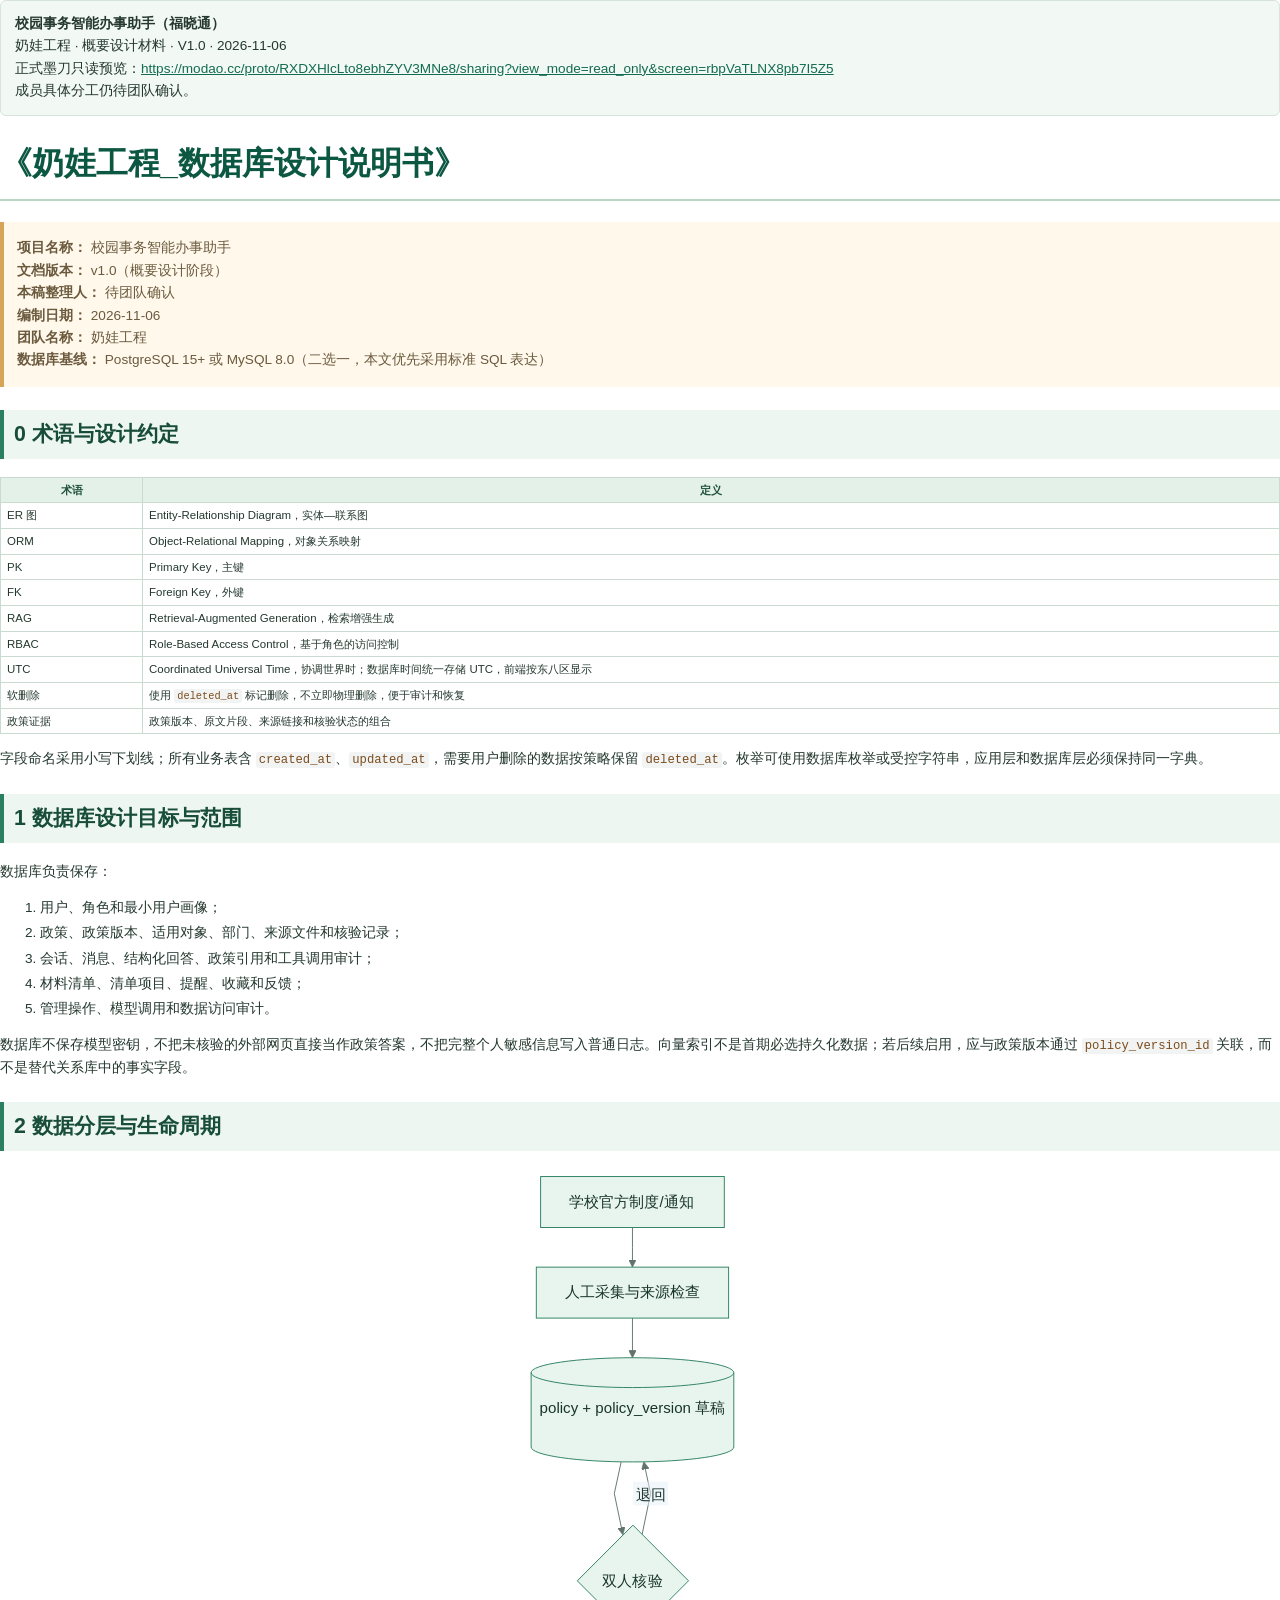
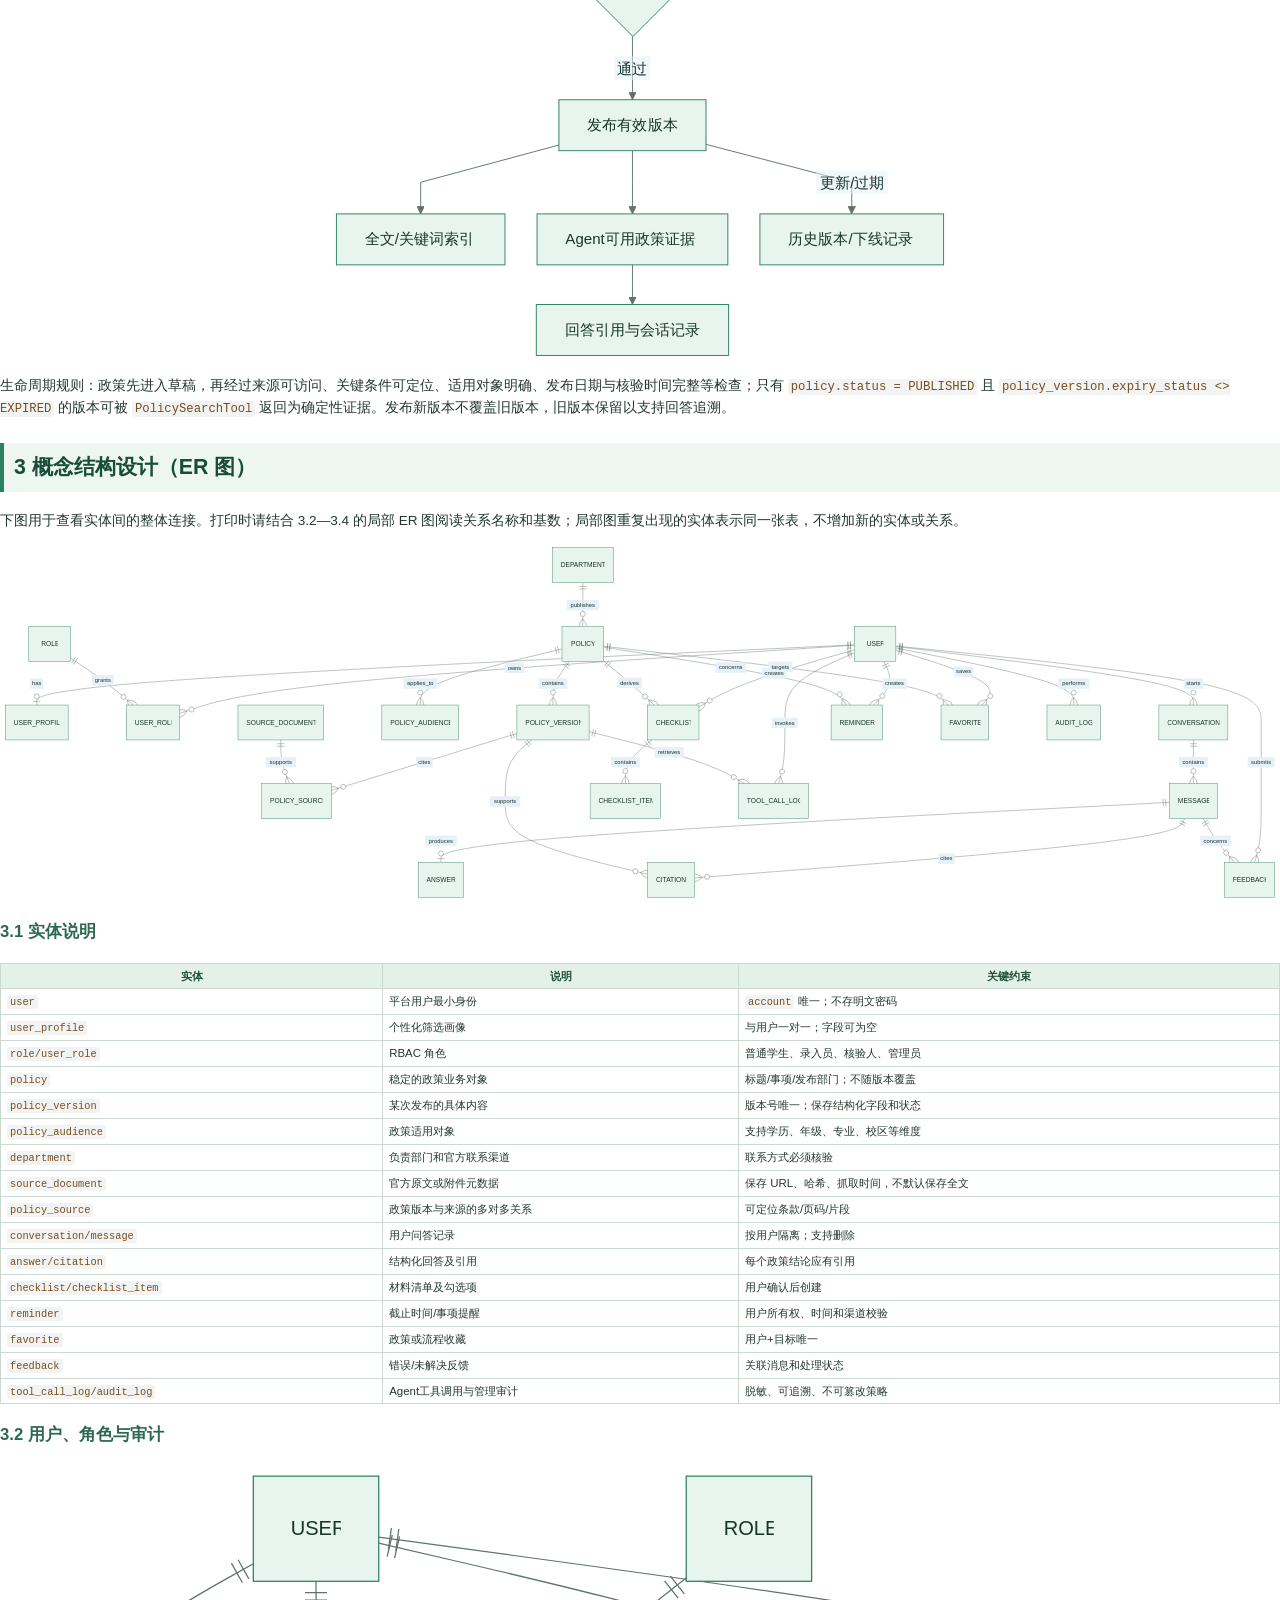
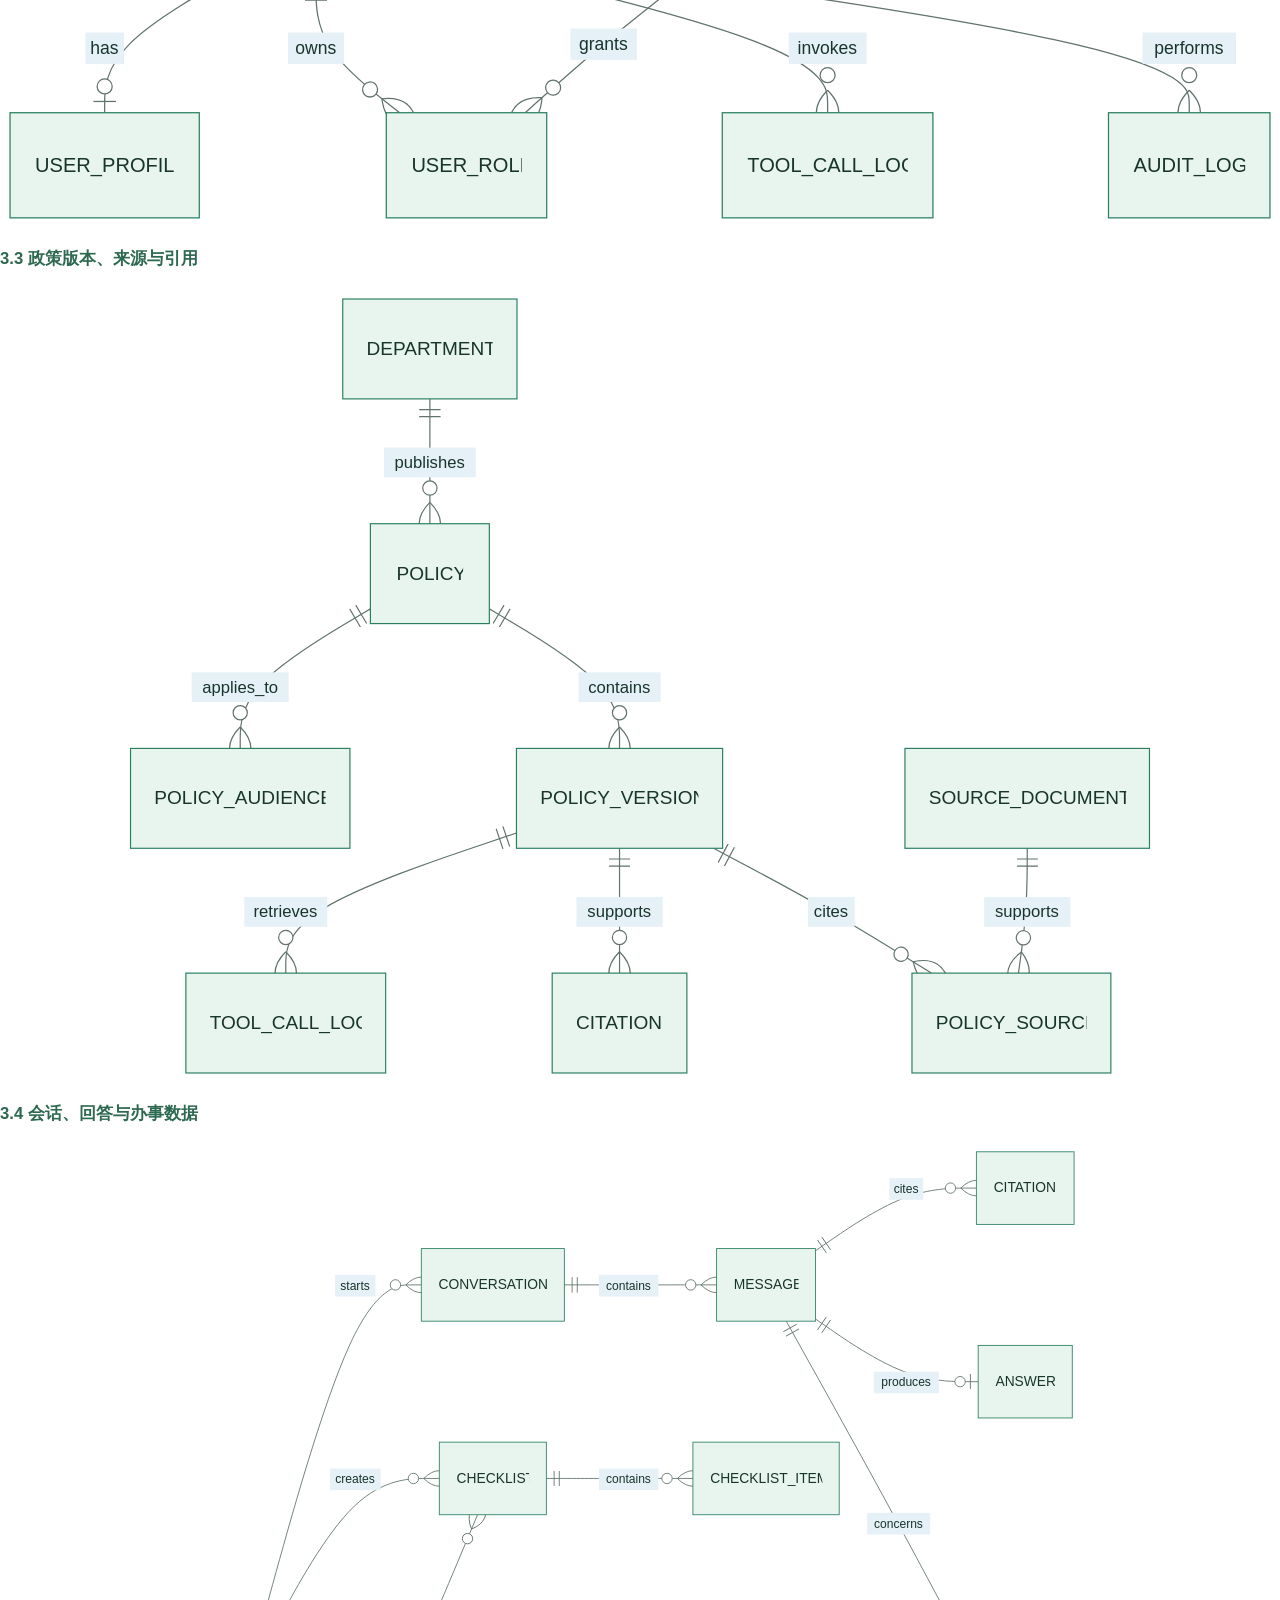
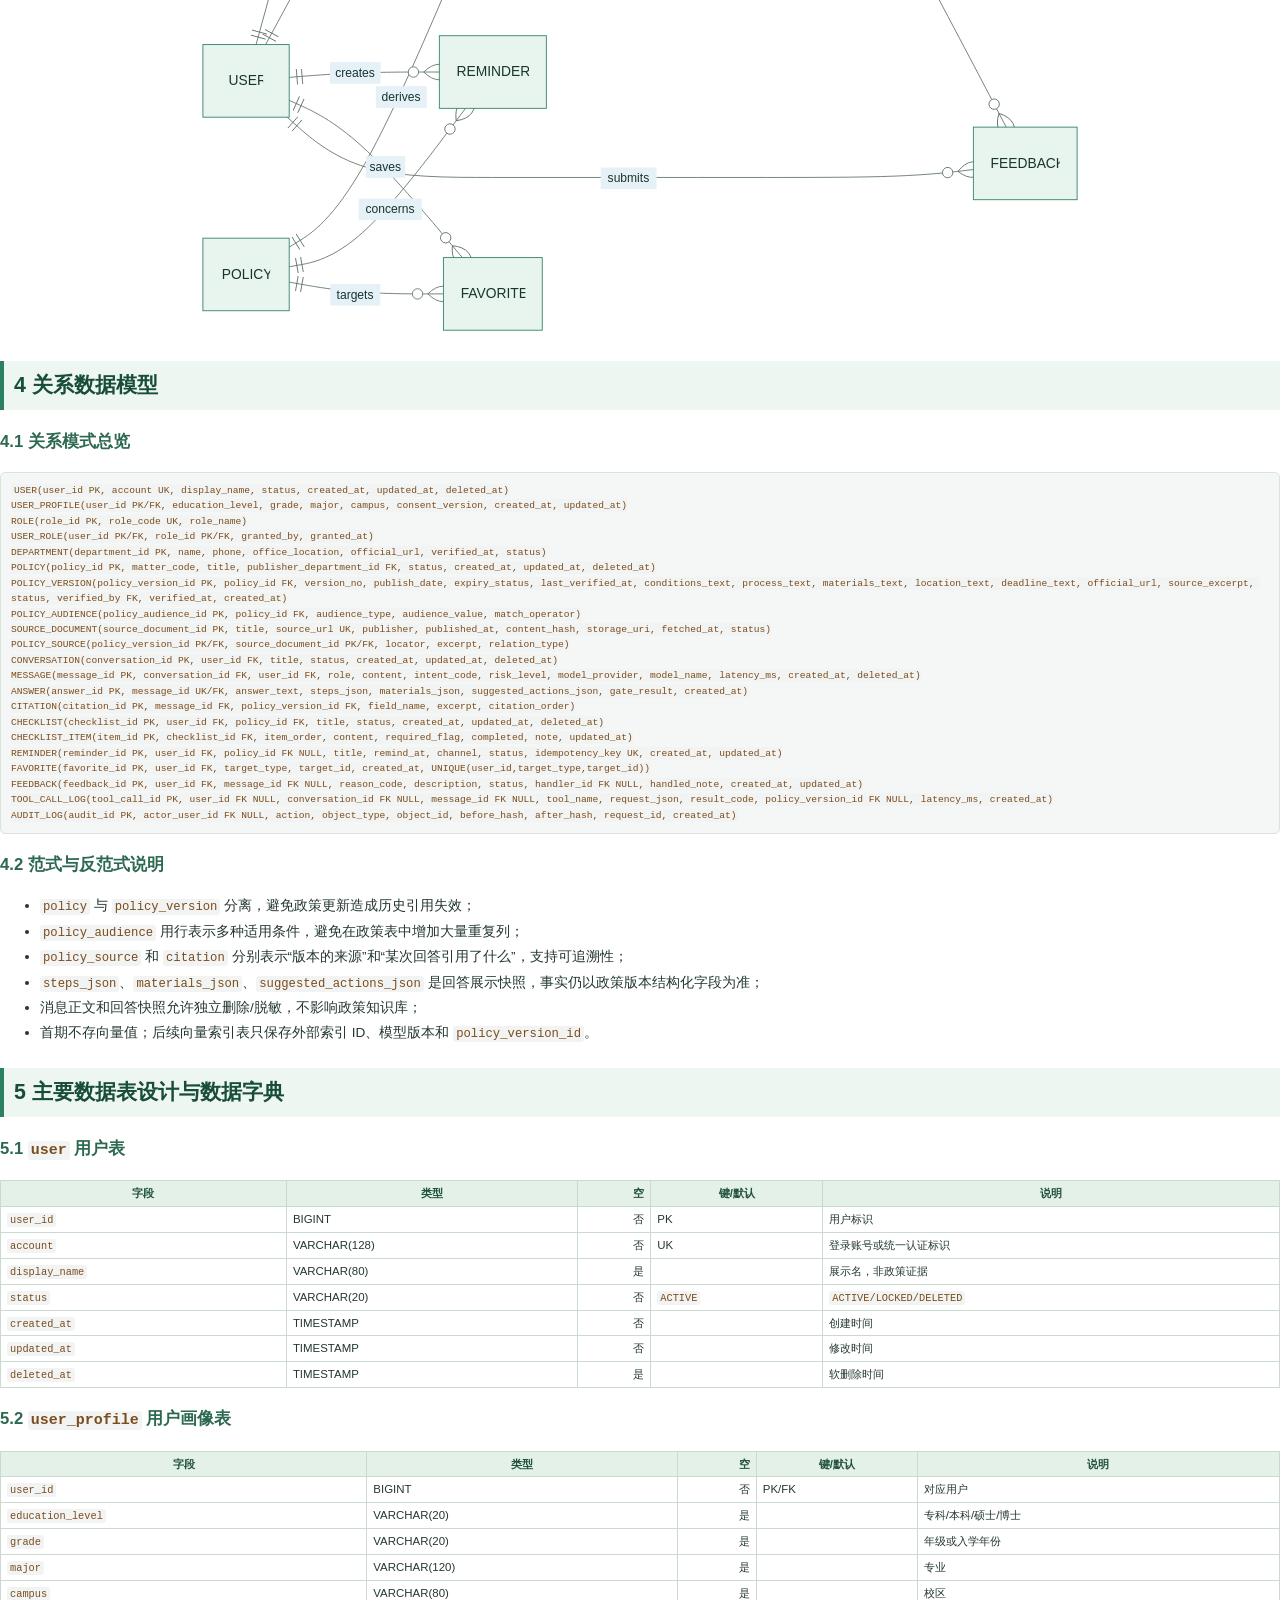
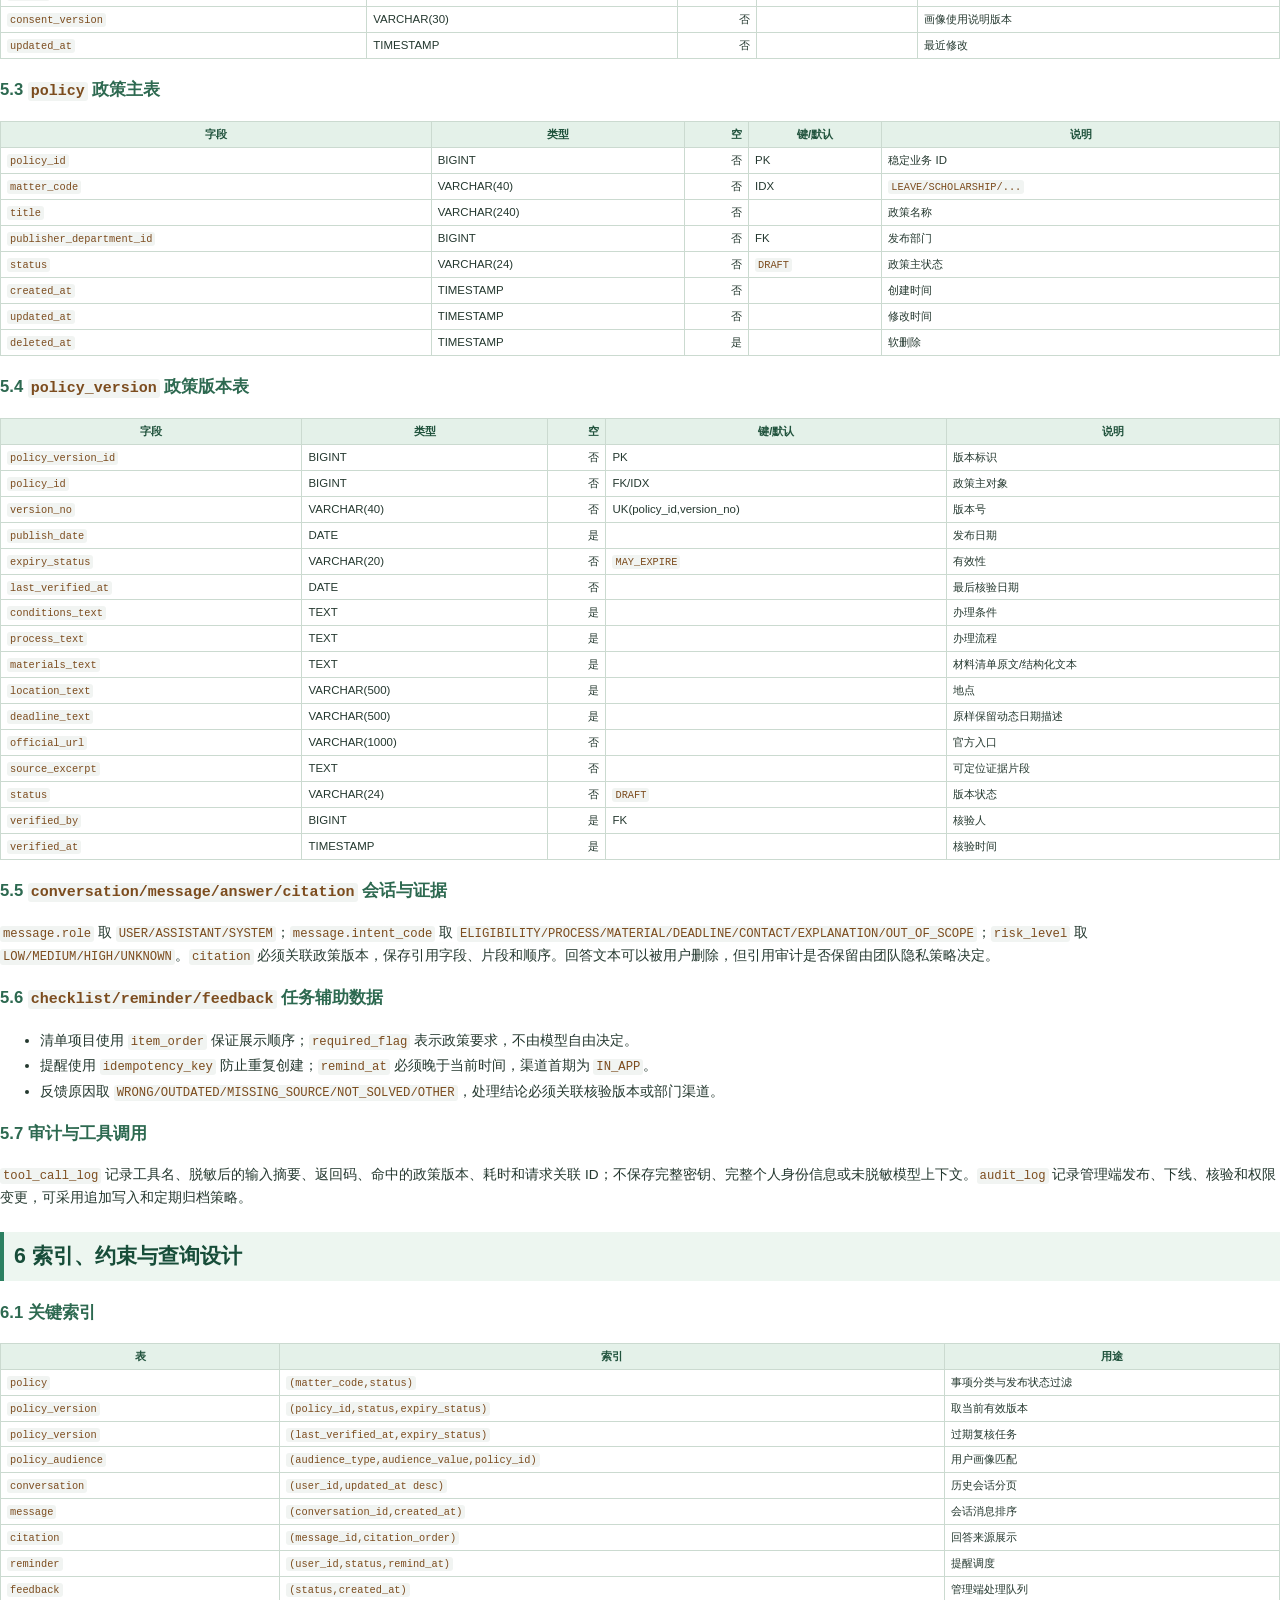
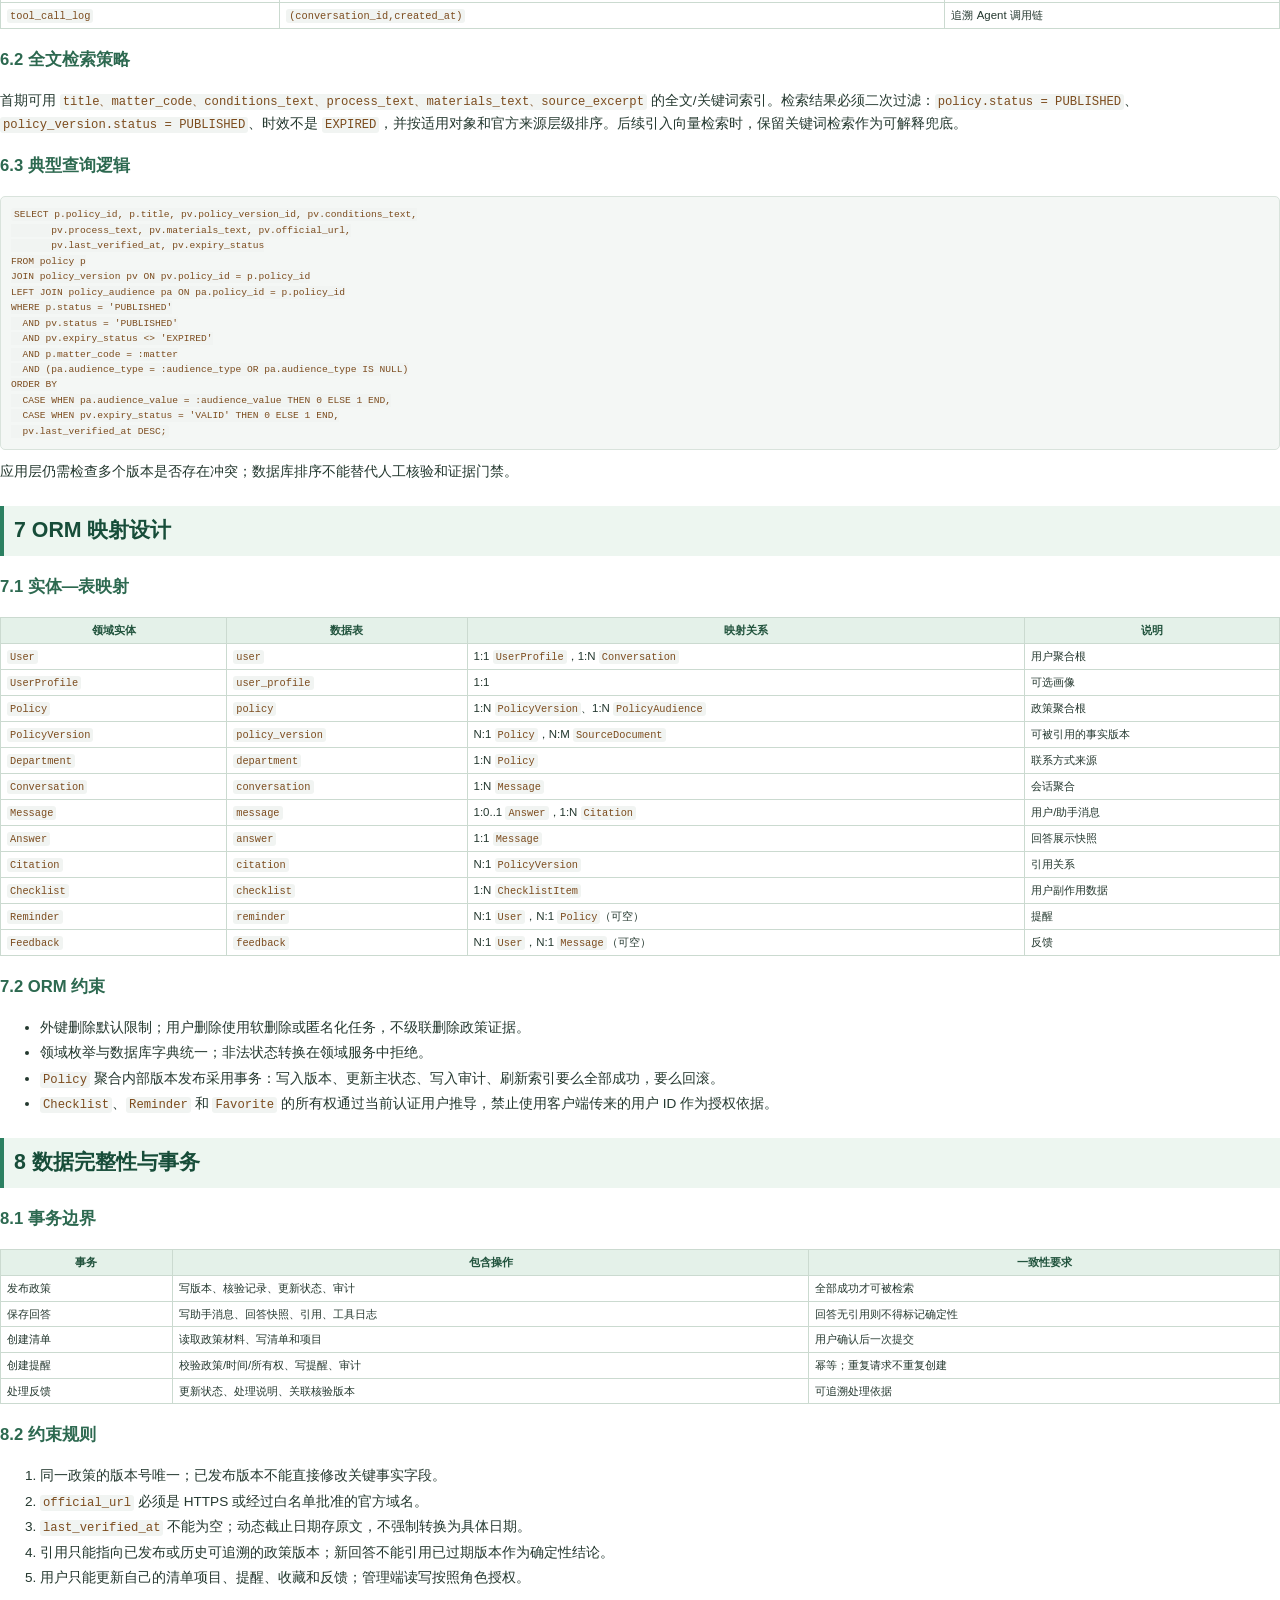
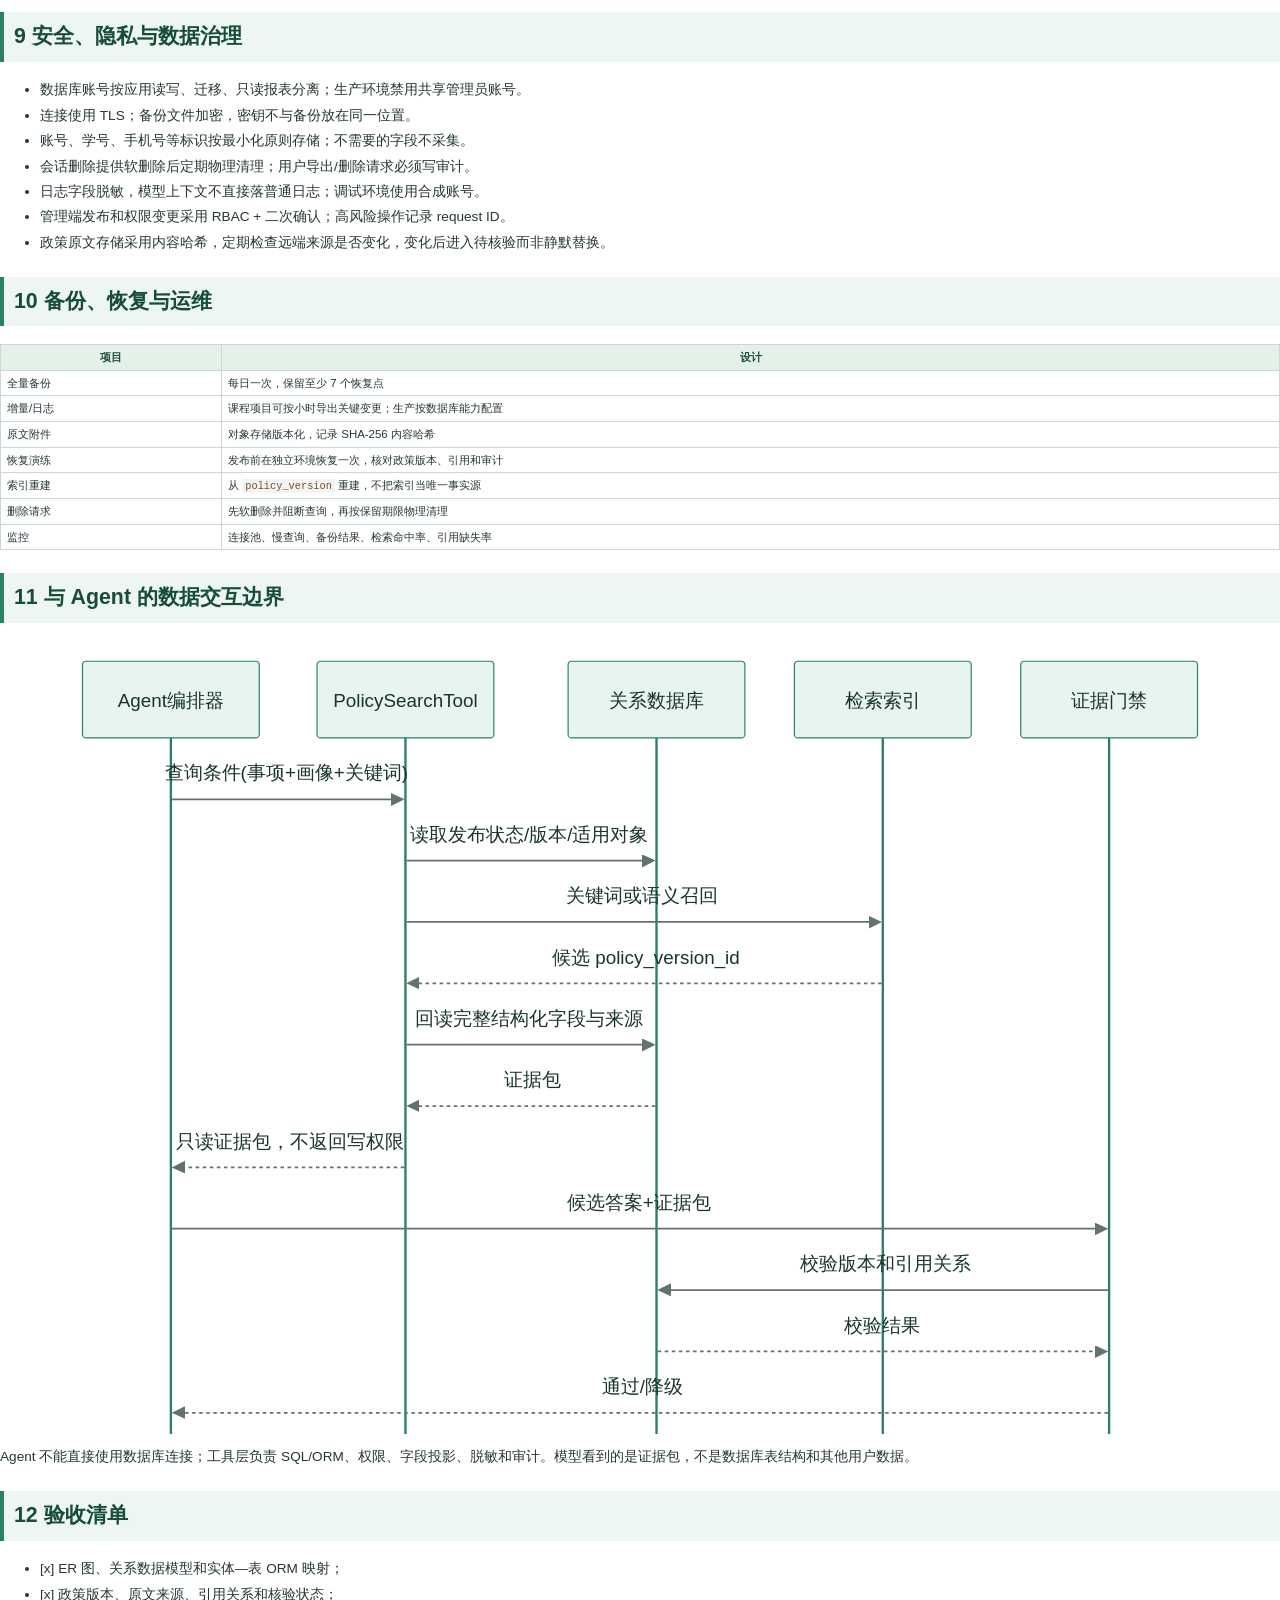
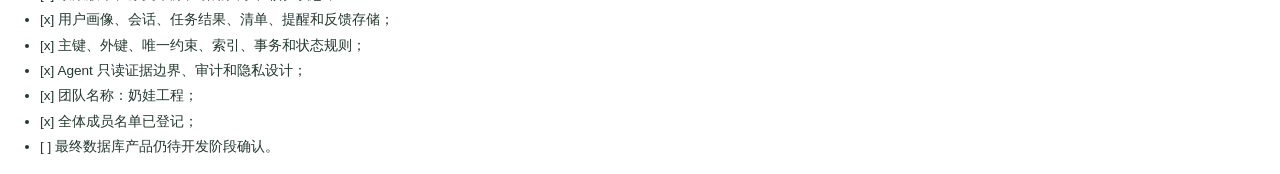
==== commit cb6f1bb6: "docs: publish Fuxiaotong prototype delivery" ====
--- a/database-design.html
+++ b/database-design.html
@@ -27,7 +27,7 @@
     hr { border: 0; border-top: 1px solid #dce6df; margin: 18px 0; }
     .cover-note { padding: 12px 14px; border: 1px solid #d5e5da; border-radius: 6px; background: #f2f8f3; }
     footer { margin-top: 22px; padding-top: 8px; border-top: 1px solid #dce6df; text-align: center; color: #91a097; font-size: 8pt; break-inside: avoid; page-break-inside: avoid; }
-    </style></head><body><div class='cover-note'><strong>校园事务智能办事助手（福晓通）</strong><br>奶娃工程 · 概要设计材料 · V1.0 · 2026-11-06<br>正式墨刀链接与成员具体分工仍待团队确认。</div><h1>《奶娃工程_数据库设计说明书》</h1>
+    </style></head><body><div class='cover-note'><strong>校园事务智能办事助手（福晓通）</strong><br>奶娃工程 · 概要设计材料 · V1.0 · 2026-11-06<br>正式墨刀只读预览：<a href='https://modao.cc/proto/RXDXHlcLto8ebhZYV3MNe8/sharing?view_mode=read_only&amp;screen=rbpVaTLNX8pb7I5Z5'>https://modao.cc/proto/RXDXHlcLto8ebhZYV3MNe8/sharing?view_mode=read_only&amp;screen=rbpVaTLNX8pb7I5Z5</a><br>成员具体分工仍待团队确认。</div><h1>《奶娃工程_数据库设计说明书》</h1>
 <blockquote>
 <p><strong>项目名称：</strong> 校园事务智能办事助手<br>
 <strong>文档版本：</strong> v1.0（概要设计阶段）<br>
